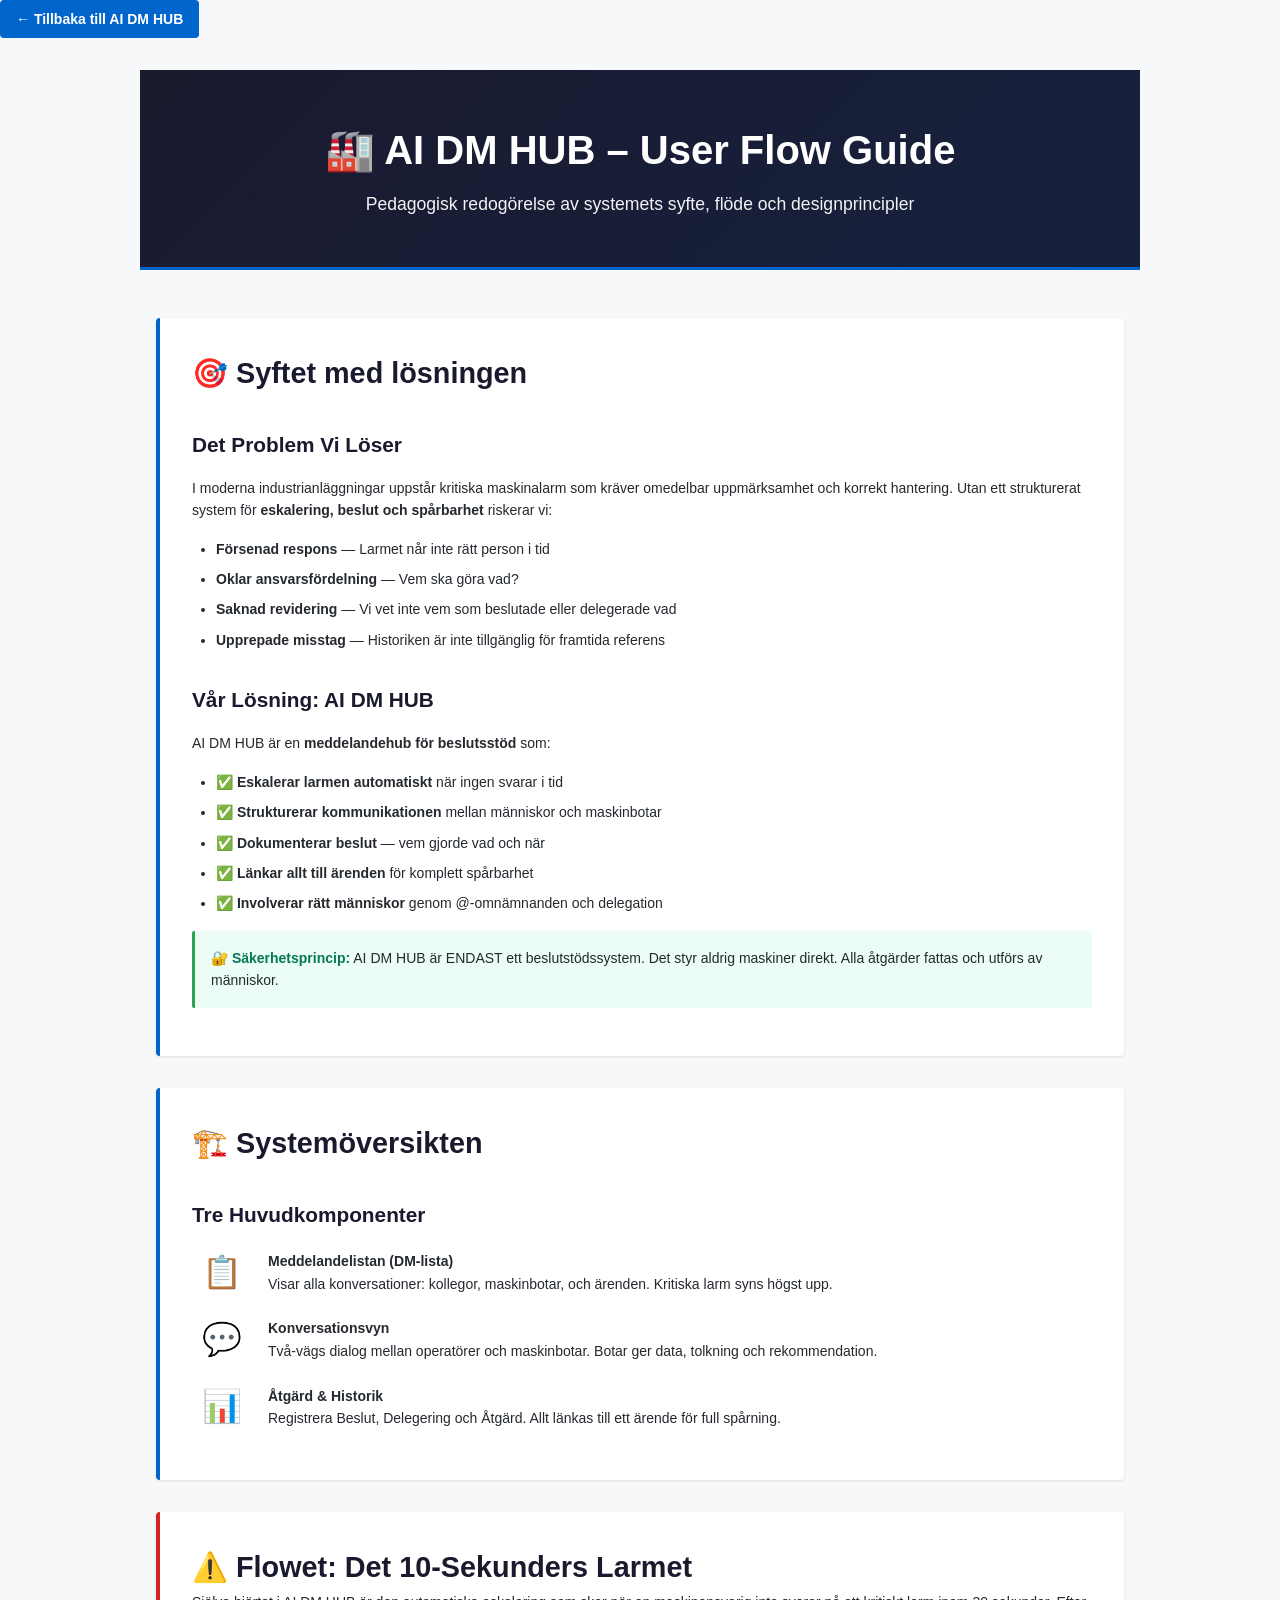
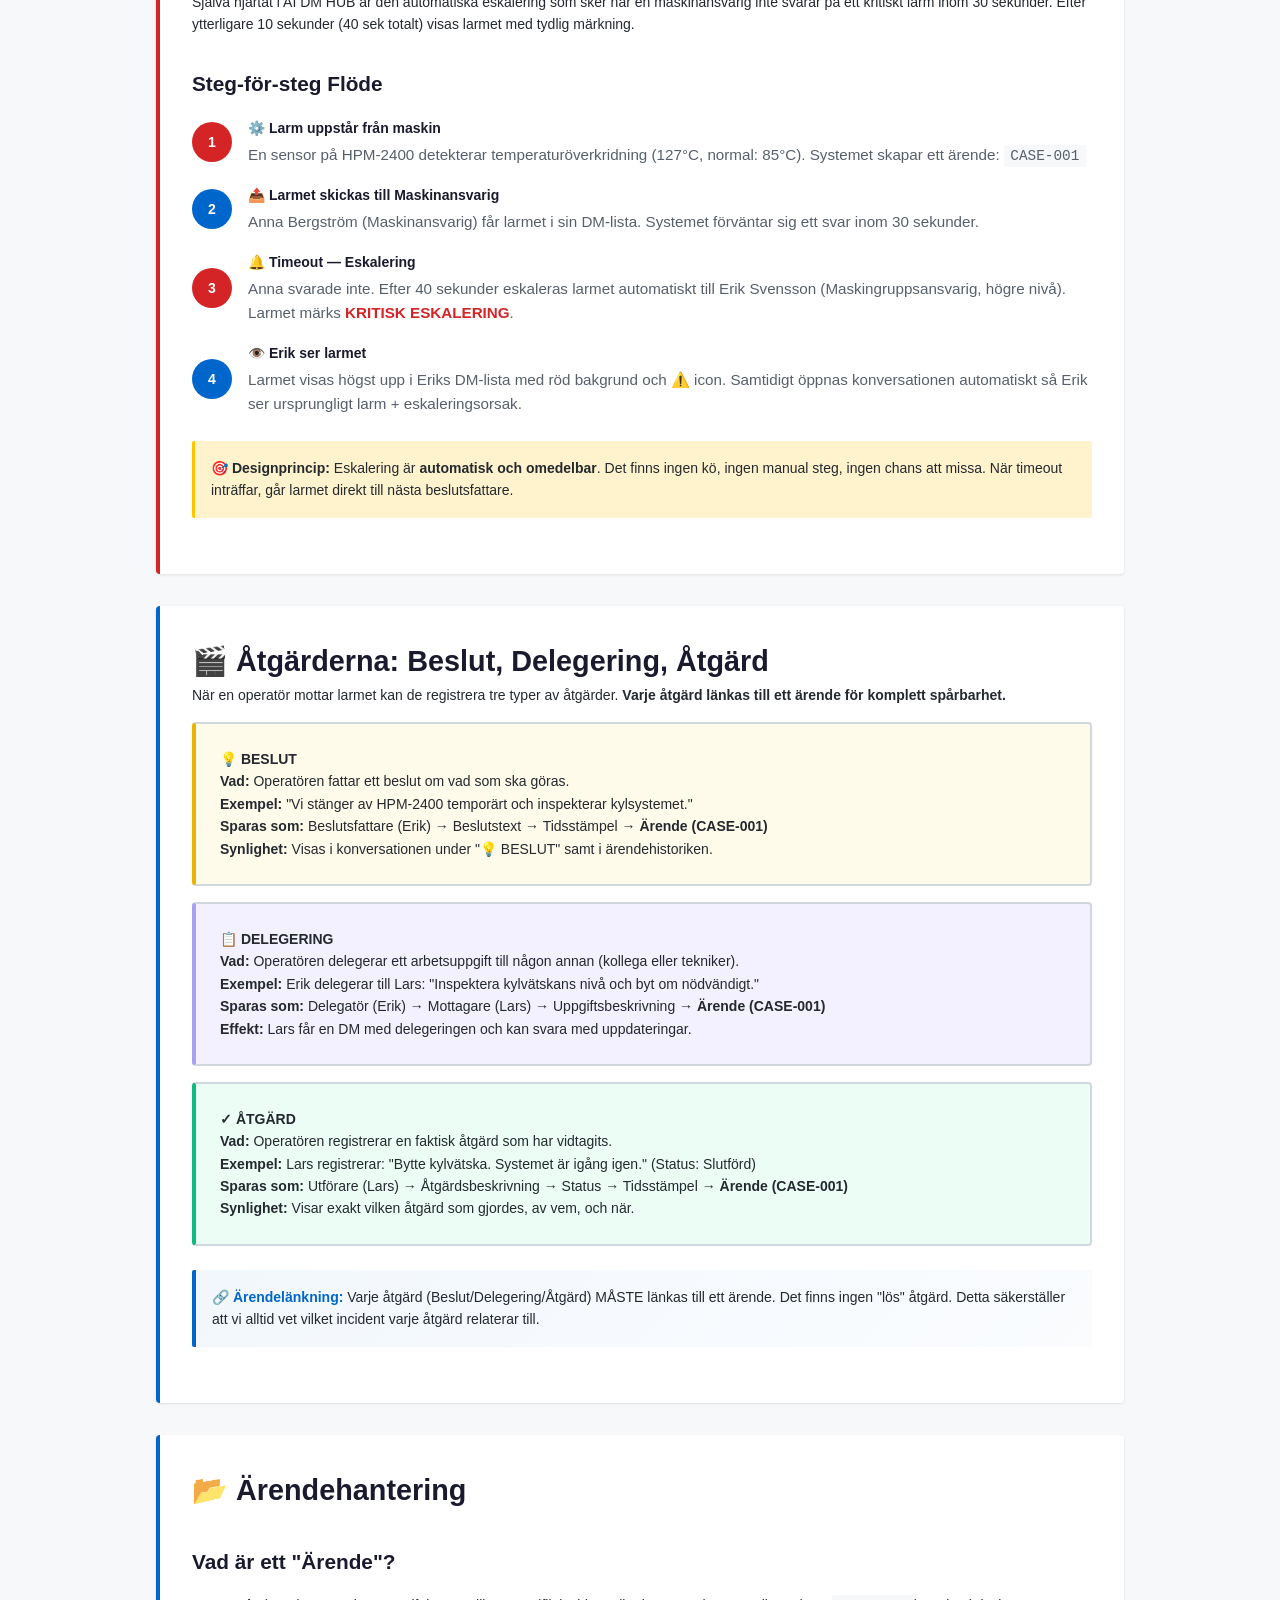
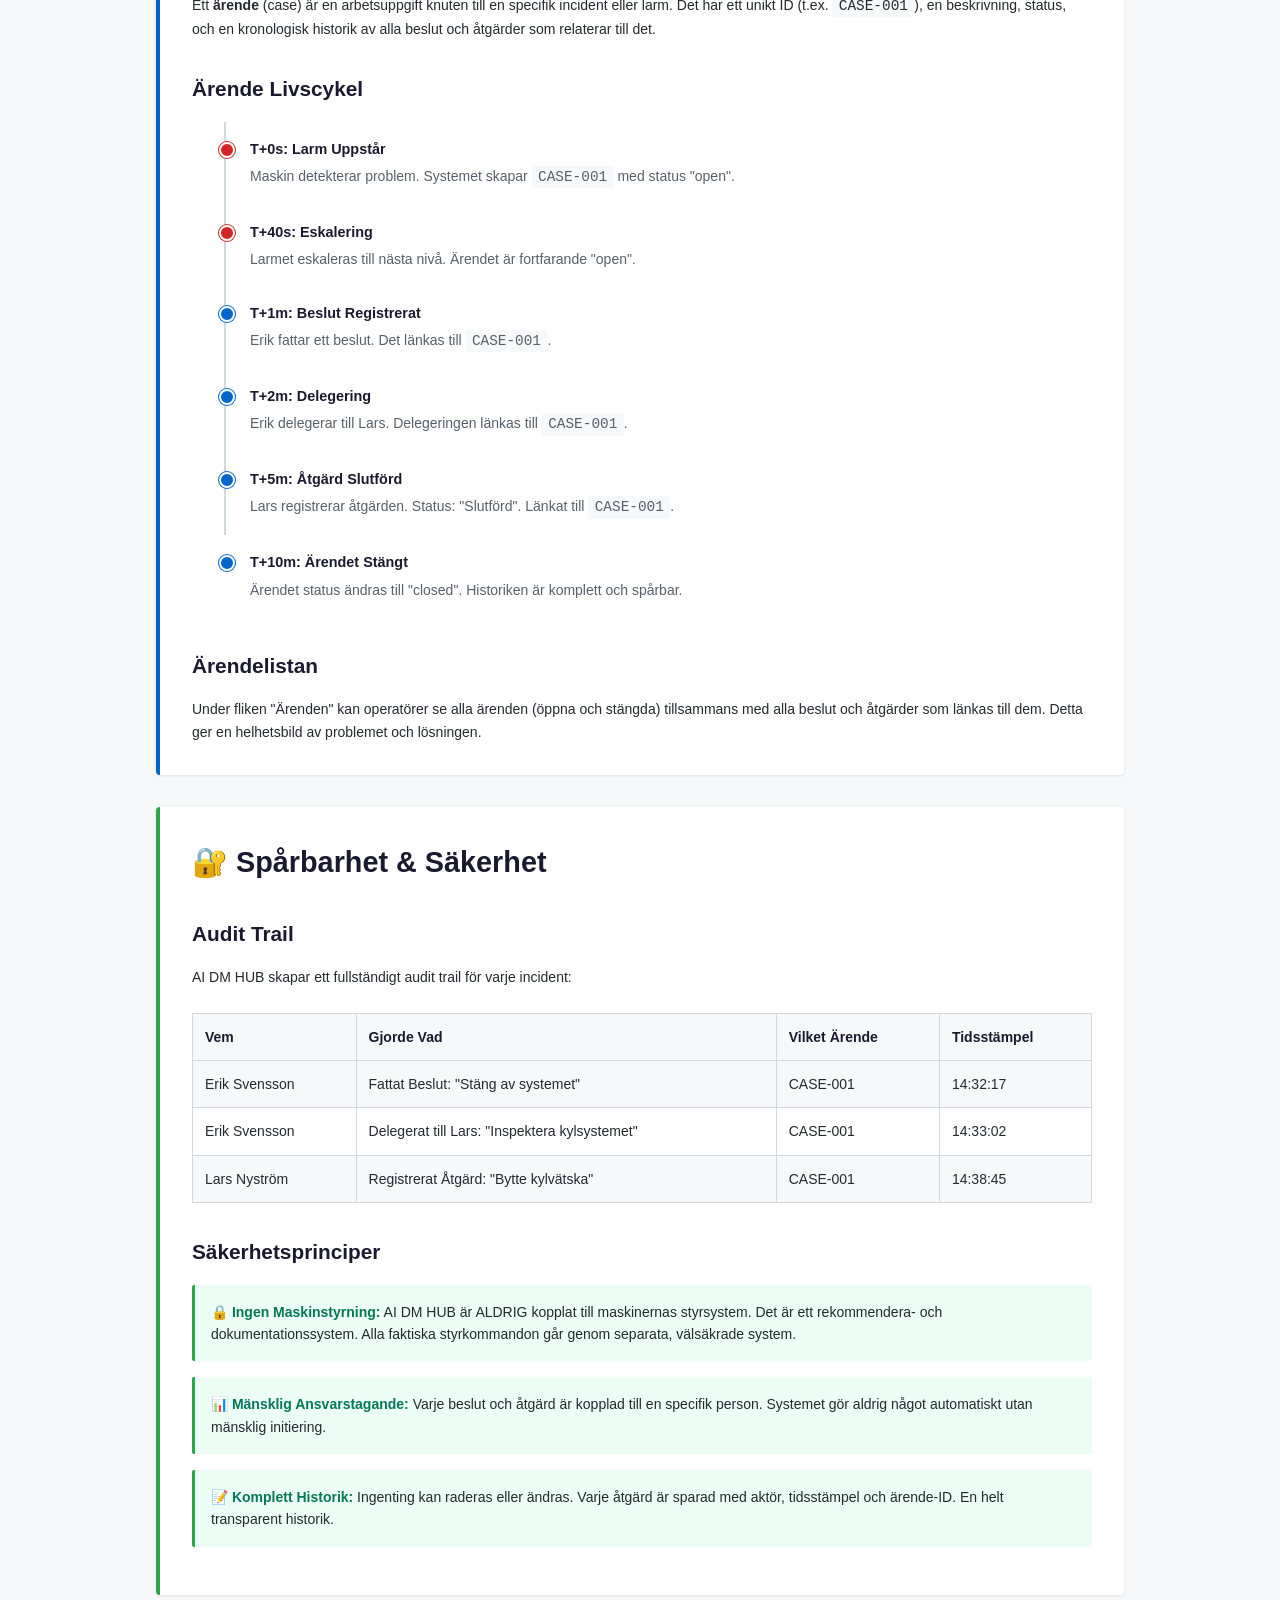
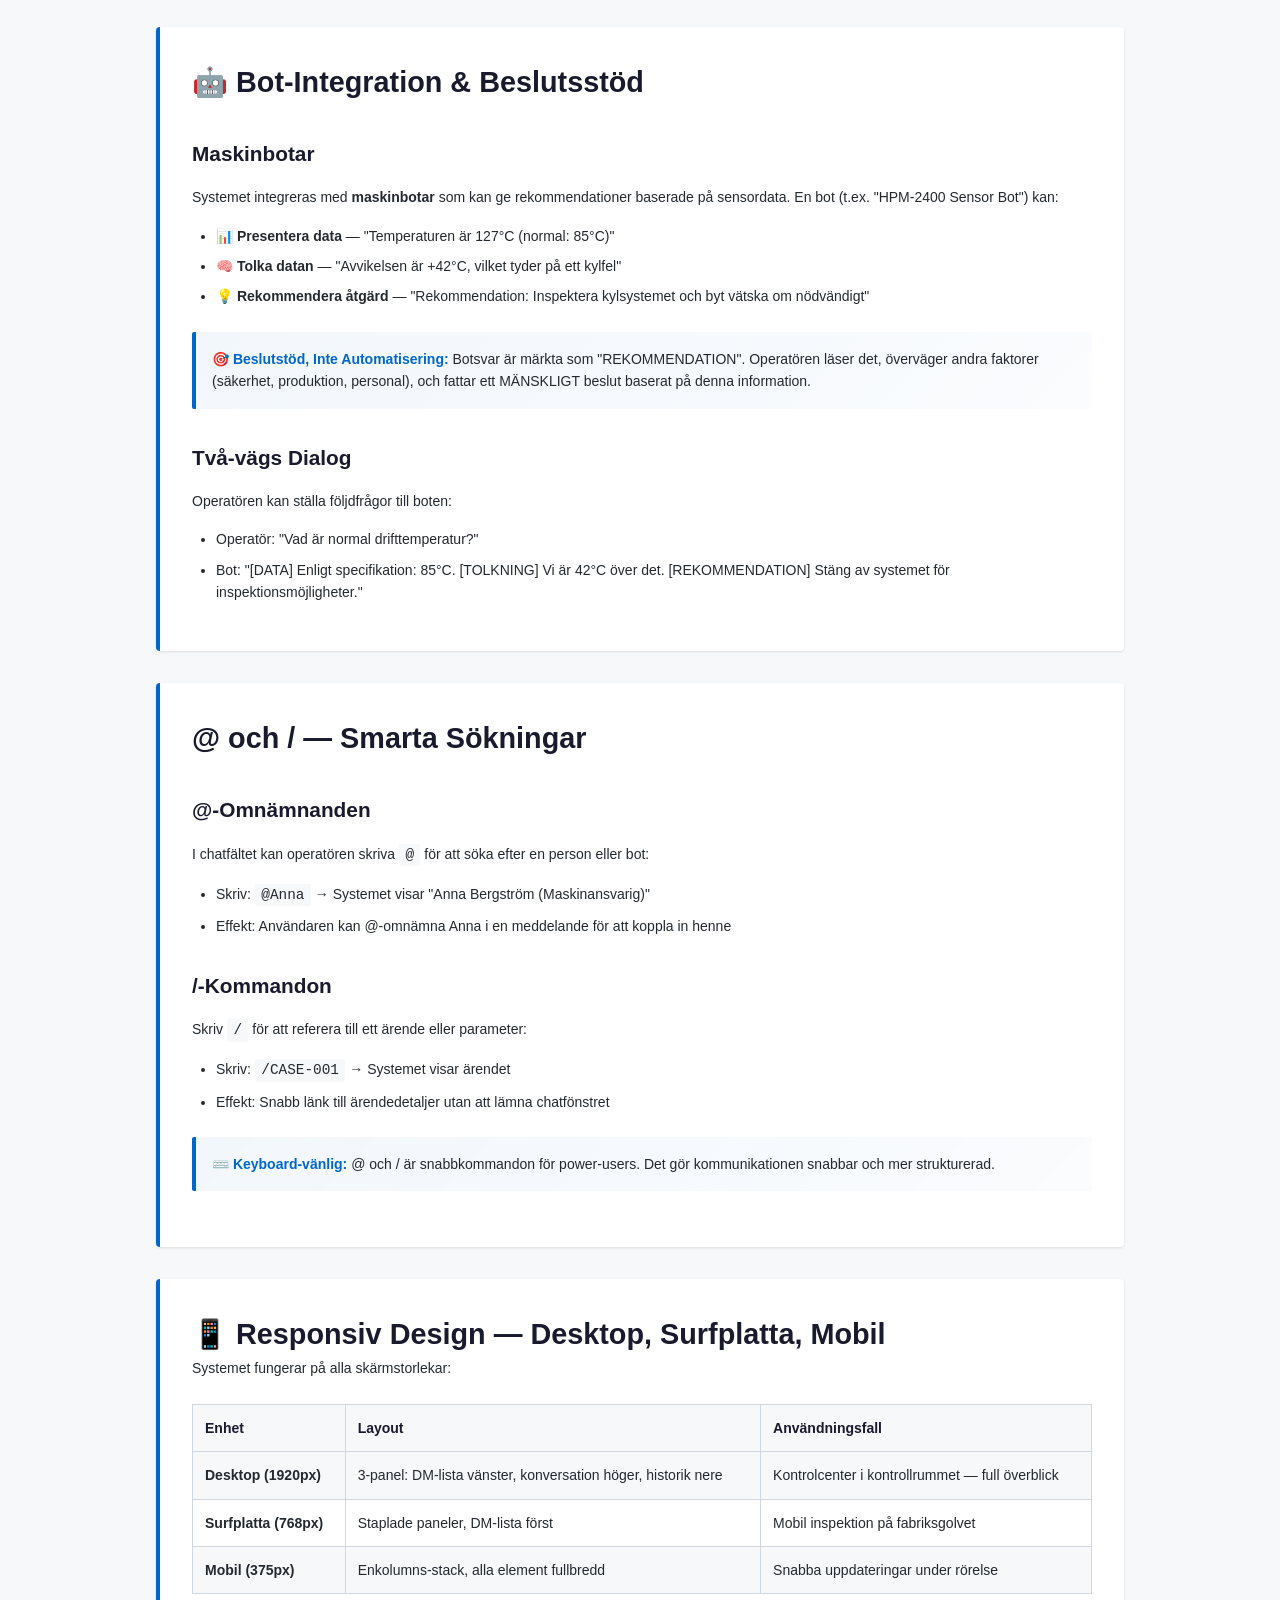
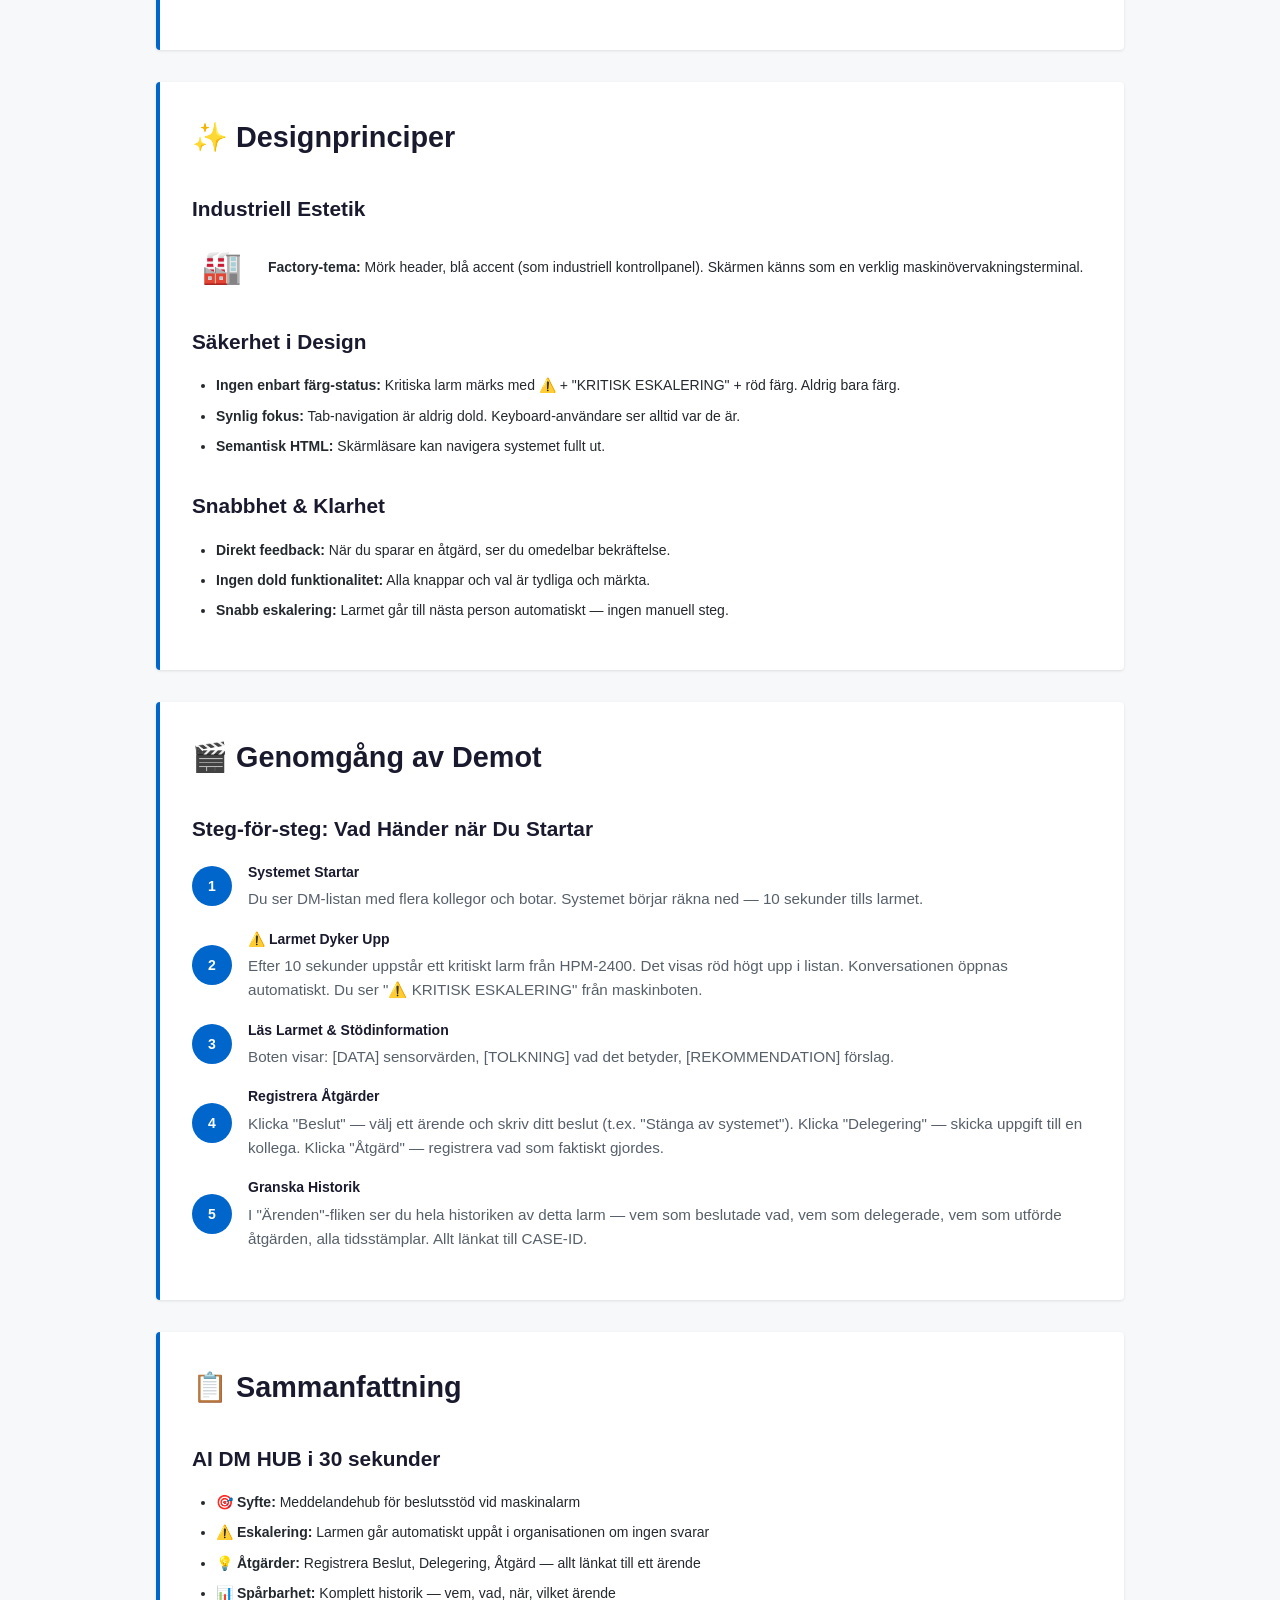
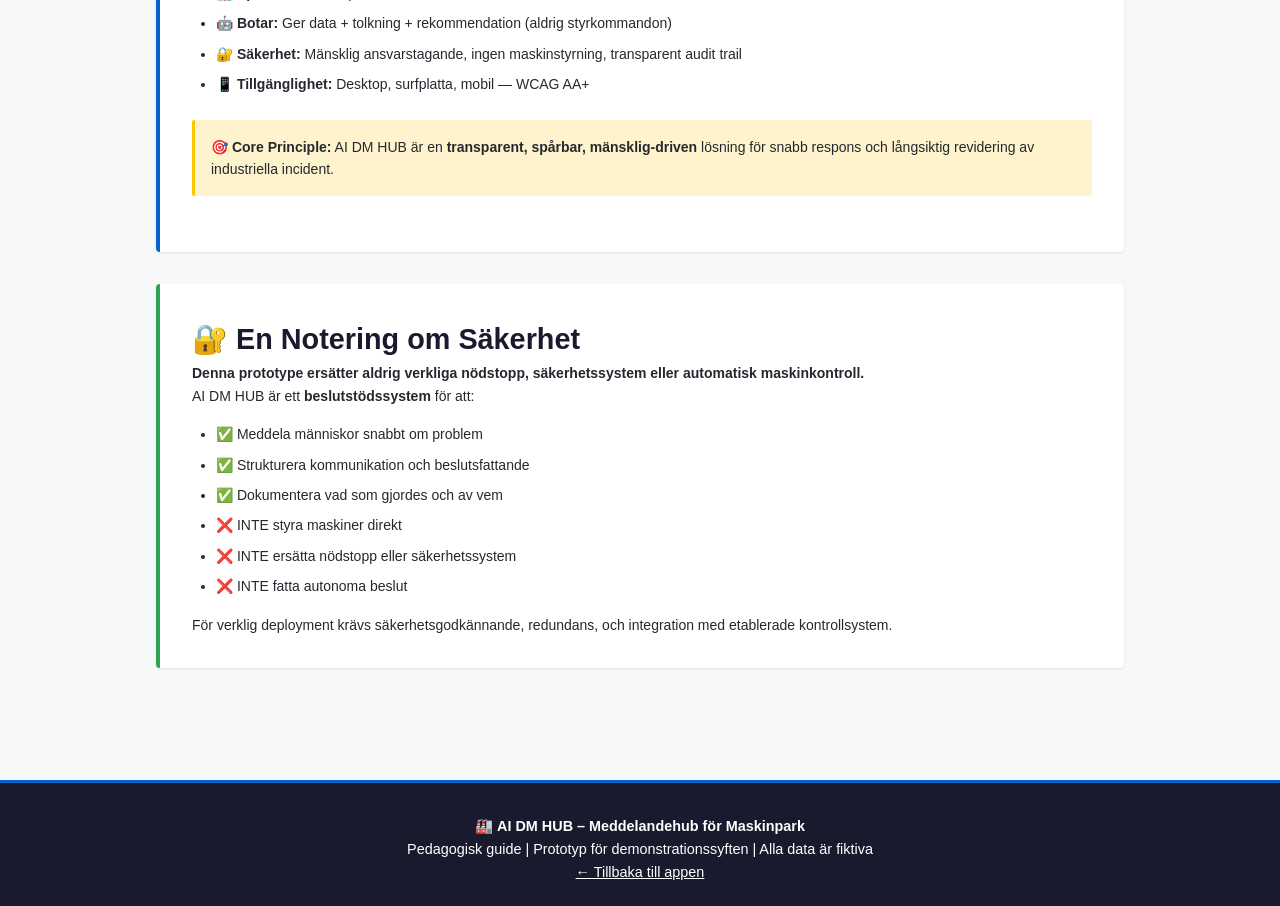
==== src/guide.html @ d503ea16 "Add comprehensive User Flow Guide - Pedagogical explanation of system purpose and design - Detailed " ====
<!DOCTYPE html>
<html lang="sv">
<head>
    <meta charset="UTF-8">
    <meta name="viewport" content="width=device-width, initial-scale=1.0">
    <title>AI DM HUB – User Flow Guide</title>
    <link rel="stylesheet" href="styles.css">
    <style>
        body {
            background-color: #f6f8fa;
            font-family: var(--font-family);
            line-height: 1.6;
            color: var(--color-text);
        }

        .guide-container {
            max-width: 1000px;
            margin: 0 auto;
            padding: 2rem 1rem;
        }

        header.guide-header {
            background: linear-gradient(135deg, #1a1a2e 0%, #16213e 100%);
            color: white;
            padding: 3rem 1rem;
            text-align: center;
            margin: -2rem -1rem 3rem -1rem;
            border-bottom: 3px solid var(--color-primary);
        }

        header.guide-header h1 {
            font-size: 2.5rem;
            margin: 0 0 0.5rem 0;
            font-weight: 700;
        }

        header.guide-header p {
            font-size: 1.1rem;
            margin: 0;
            opacity: 0.95;
            max-width: 600px;
            margin-left: auto;
            margin-right: auto;
        }

        .back-link {
            display: inline-block;
            margin-bottom: 2rem;
            padding: 0.5rem 1rem;
            background-color: var(--color-primary);
            color: white;
            border-radius: 4px;
            text-decoration: none;
            font-weight: 600;
            transition: background-color 0.2s ease;
        }

        .back-link:hover {
            background-color: #0052a3;
        }

        section {
            background: white;
            padding: 2rem;
            margin-bottom: 2rem;
            border-radius: 4px;
            border-left: 4px solid var(--color-primary);
            box-shadow: 0 1px 3px rgba(0,0,0,0.1);
        }

        section.critical {
            border-left-color: var(--color-critical);
        }

        section.success {
            border-left-color: var(--color-success);
        }

        h2 {
            font-size: 1.8rem;
            margin-top: 0;
            color: #1a1a2e;
            display: flex;
            align-items: center;
            gap: 0.5rem;
        }

        h3 {
            font-size: 1.3rem;
            color: #1a1a2e;
            margin-top: 2rem;
            margin-bottom: 1rem;
        }

        h3:first-child {
            margin-top: 0;
        }

        .flow-diagram {
            background: #f6f8fa;
            border: 1px solid var(--color-border);
            border-radius: 4px;
            padding: 1.5rem;
            margin: 1.5rem 0;
            font-family: monospace;
            font-size: 0.9rem;
            overflow-x: auto;
        }

        .flow-step {
            display: flex;
            align-items: center;
            margin: 1rem 0;
            gap: 1rem;
        }

        .flow-step-number {
            background: var(--color-primary);
            color: white;
            width: 40px;
            height: 40px;
            border-radius: 50%;
            display: flex;
            align-items: center;
            justify-content: center;
            font-weight: 700;
            flex-shrink: 0;
        }

        .flow-step.critical .flow-step-number {
            background: var(--color-critical);
        }

        .flow-step.success .flow-step-number {
            background: var(--color-success);
        }

        .flow-step-content {
            flex: 1;
        }

        .flow-step-title {
            font-weight: 600;
            color: #1a1a2e;
            margin-bottom: 0.25rem;
        }

        .flow-step-description {
            color: var(--color-text-secondary);
            font-size: 0.95rem;
        }

        .highlight {
            background-color: #fff3cd;
            padding: 1rem;
            border-left: 3px solid #ffc600;
            border-radius: 2px;
            margin: 1.5rem 0;
        }

        .principle {
            background: #ecfdf5;
            border-left: 3px solid var(--color-success);
            padding: 1rem;
            margin: 1rem 0;
            border-radius: 2px;
        }

        .principle strong {
            color: #047857;
        }

        ul, ol {
            margin: 1rem 0;
            padding-left: 1.5rem;
        }

        li {
            margin-bottom: 0.5rem;
        }

        .comparison-table {
            width: 100%;
            border-collapse: collapse;
            margin: 1.5rem 0;
        }

        .comparison-table th,
        .comparison-table td {
            border: 1px solid var(--color-border);
            padding: 0.75rem;
            text-align: left;
        }

        .comparison-table th {
            background-color: #f6f8fa;
            font-weight: 600;
            color: #1a1a2e;
        }

        .comparison-table tr:nth-child(even) {
            background-color: #f6f8fa;
        }

        .key-concept {
            background: linear-gradient(135deg, rgba(0,102,204,0.05) 0%, rgba(0,102,204,0.02) 100%);
            border-left: 4px solid var(--color-primary);
            padding: 1rem;
            margin: 1.5rem 0;
            border-radius: 2px;
        }

        .key-concept strong {
            color: var(--color-primary);
        }

        .action-box {
            background: white;
            border: 2px solid var(--color-border);
            border-radius: 4px;
            padding: 1.5rem;
            margin: 1rem 0;
        }

        .action-box.decision {
            border-left: 4px solid #eab308;
            background: #fffbeb;
        }

        .action-box.delegation {
            border-left: 4px solid #a8a1f0;
            background: #f3f0ff;
        }

        .action-box.action {
            border-left: 4px solid #10b981;
            background: #ecfdf5;
        }

        .action-box h4 {
            margin-top: 0;
        }

        code {
            background: #f6f8fa;
            padding: 0.2rem 0.4rem;
            border-radius: 2px;
            font-family: monospace;
            font-size: 0.9rem;
        }

        .timeline {
            position: relative;
            padding-left: 2rem;
        }

        .timeline-item {
            position: relative;
            padding: 1rem 0;
            border-left: 2px solid var(--color-border);
            padding-left: 1.5rem;
        }

        .timeline-item:last-child {
            border-left: 2px solid transparent;
        }

        .timeline-item::before {
            content: '';
            position: absolute;
            left: -7px;
            top: 1.25rem;
            width: 12px;
            height: 12px;
            border-radius: 50%;
            background: var(--color-primary);
            border: 2px solid white;
            box-shadow: 0 0 0 1px var(--color-primary);
        }

        .timeline-item.critical::before {
            background: var(--color-critical);
            box-shadow: 0 0 0 1px var(--color-critical);
        }

        .timeline-time {
            font-weight: 600;
            color: #1a1a2e;
            font-size: 0.9rem;
        }

        .timeline-description {
            color: var(--color-text-secondary);
            margin-top: 0.25rem;
        }

        .icon-row {
            display: flex;
            align-items: center;
            gap: 1rem;
            margin: 1rem 0;
        }

        .icon-row .icon {
            font-size: 2rem;
            width: 60px;
            text-align: center;
        }

        .icon-row .text {
            flex: 1;
        }

        footer {
            background: #1a1a2e;
            color: white;
            text-align: center;
            padding: 2rem 1rem;
            margin: 3rem -1rem -2rem -1rem;
            font-size: 0.9rem;
            border-top: 3px solid var(--color-primary);
        }

        @media (max-width: 768px) {
            header.guide-header {
                padding: 2rem 1rem;
            }

            header.guide-header h1 {
                font-size: 1.8rem;
            }

            section {
                padding: 1.5rem;
            }

            h2 {
                font-size: 1.4rem;
            }

            .comparison-table {
                font-size: 0.85rem;
            }

            .comparison-table th,
            .comparison-table td {
                padding: 0.5rem;
            }
        }
    </style>
</head>
<body>
    <a href="index.html" class="back-link">← Tillbaka till AI DM HUB</a>

    <div class="guide-container">
        <header class="guide-header">
            <h1>🏭 AI DM HUB – User Flow Guide</h1>
            <p>Pedagogisk redogörelse av systemets syfte, flöde och designprincipler</p>
        </header>

        <!-- SYFTE OCH PROBLEM -->
        <section>
            <h2>🎯 Syftet med lösningen</h2>
            <h3>Det Problem Vi Löser</h3>
            <p>
                I moderna industrianläggningar uppstår kritiska maskinalarm som kräver omedelbar uppmärksamhet och korrekt hantering.
                Utan ett strukturerat system för <strong>eskalering, beslut och spårbarhet</strong> riskerar vi:
            </p>
            <ul>
                <li><strong>Försenad respons</strong> — Larmet når inte rätt person i tid</li>
                <li><strong>Oklar ansvarsfördelning</strong> — Vem ska göra vad?</li>
                <li><strong>Saknad revidering</strong> — Vi vet inte vem som beslutade eller delegerade vad</li>
                <li><strong>Upprepade misstag</strong> — Historiken är inte tillgänglig för framtida referens</li>
            </ul>

            <h3>Vår Lösning: AI DM HUB</h3>
            <p>
                AI DM HUB är en <strong>meddelandehub för beslutsstöd</strong> som:
            </p>
            <ul>
                <li>✅ <strong>Eskalerar larmen automatiskt</strong> när ingen svarar i tid</li>
                <li>✅ <strong>Strukturerar kommunikationen</strong> mellan människor och maskinbotar</li>
                <li>✅ <strong>Dokumenterar beslut</strong> — vem gjorde vad och när</li>
                <li>✅ <strong>Länkar allt till ärenden</strong> för komplett spårbarhet</li>
                <li>✅ <strong>Involverar rätt människor</strong> genom @-omnämnanden och delegation</li>
            </ul>

            <div class="principle">
                <strong>🔐 Säkerhetsprincip:</strong> AI DM HUB är ENDAST ett beslutstödssystem. Det styr aldrig maskiner direkt. Alla åtgärder fattas och utförs av människor.
            </div>
        </section>

        <!-- SYSTEMÖVERSIKT -->
        <section>
            <h2>🏗️ Systemöversikten</h2>
            <h3>Tre Huvudkomponenter</h3>

            <div class="icon-row">
                <div class="icon">📋</div>
                <div class="text">
                    <strong>Meddelandelistan (DM-lista)</strong><br>
                    Visar alla konversationer: kollegor, maskinbotar, och ärenden. Kritiska larm syns högst upp.
                </div>
            </div>

            <div class="icon-row">
                <div class="icon">💬</div>
                <div class="text">
                    <strong>Konversationsvyn</strong><br>
                    Två-vägs dialog mellan operatörer och maskinbotar. Botar ger data, tolkning och rekommendation.
                </div>
            </div>

            <div class="icon-row">
                <div class="icon">📊</div>
                <div class="text">
                    <strong>Åtgärd & Historik</strong><br>
                    Registrera Beslut, Delegering och Åtgärd. Allt länkas till ett ärende för full spårning.
                </div>
            </div>
        </section>

        <!-- FLOWET: 10-SEKUNDERS LARMET -->
        <section class="critical">
            <h2>⚠️ Flowet: Det 10-Sekunders Larmet</h2>
            <p>
                Själva hjärtat i AI DM HUB är den automatiska eskalering som sker när en maskinansvarig inte svarar på ett kritiskt larm inom 30 sekunder.
                Efter ytterligare 10 sekunder (40 sek totalt) visas larmet med tydlig märkning.
            </p>

            <h3>Steg-för-steg Flöde</h3>

            <div class="flow-step critical">
                <div class="flow-step-number">1</div>
                <div class="flow-step-content">
                    <div class="flow-step-title">⚙️ Larm uppstår från maskin</div>
                    <div class="flow-step-description">
                        En sensor på HPM-2400 detekterar temperaturöverkridning (127°C, normal: 85°C).
                        Systemet skapar ett ärende: <code>CASE-001</code>
                    </div>
                </div>
            </div>

            <div class="flow-step">
                <div class="flow-step-number">2</div>
                <div class="flow-step-content">
                    <div class="flow-step-title">📤 Larmet skickas till Maskinansvarig</div>
                    <div class="flow-step-description">
                        Anna Bergström (Maskinansvarig) får larmet i sin DM-lista.
                        Systemet förväntar sig ett svar inom 30 sekunder.
                    </div>
                </div>
            </div>

            <div class="flow-step critical">
                <div class="flow-step-number">3</div>
                <div class="flow-step-content">
                    <div class="flow-step-title">🔔 Timeout — Eskalering</div>
                    <div class="flow-step-description">
                        Anna svarade inte. Efter 40 sekunder eskaleras larmet automatiskt till Erik Svensson
                        (Maskingruppsansvarig, högre nivå). Larmet märks <strong style="color: #d42426;">KRITISK ESKALERING</strong>.
                    </div>
                </div>
            </div>

            <div class="flow-step">
                <div class="flow-step-number">4</div>
                <div class="flow-step-content">
                    <div class="flow-step-title">👁️ Erik ser larmet</div>
                    <div class="flow-step-description">
                        Larmet visas högst upp i Eriks DM-lista med röd bakgrund och ⚠️ icon.
                        Samtidigt öppnas konversationen automatiskt så Erik ser ursprungligt larm + eskaleringsorsak.
                    </div>
                </div>
            </div>

            <div class="highlight">
                <strong>🎯 Designprincip:</strong> Eskalering är <strong>automatisk och omedelbar</strong>.
                Det finns ingen kö, ingen manual steg, ingen chans att missa. När timeout inträffar, går larmet
                direkt till nästa beslutsfattare.
            </div>
        </section>

        <!-- ÅTGÄRDERNA: BESLUT, DELEGERING, ÅTGÄRD -->
        <section>
            <h2>🎬 Åtgärderna: Beslut, Delegering, Åtgärd</h2>
            <p>
                När en operatör mottar larmet kan de registrera tre typer av åtgärder.
                <strong>Varje åtgärd länkas till ett ärende för komplett spårbarhet.</strong>
            </p>

            <div class="action-box decision">
                <h4>💡 BESLUT</h4>
                <p><strong>Vad:</strong> Operatören fattar ett beslut om vad som ska göras.</p>
                <p><strong>Exempel:</strong> "Vi stänger av HPM-2400 temporärt och inspekterar kylsystemet."</p>
                <p><strong>Sparas som:</strong> Beslutsfattare (Erik) → Beslutstext → Tidsstämpel → <strong>Ärende (CASE-001)</strong></p>
                <p><strong>Synlighet:</strong> Visas i konversationen under "💡 BESLUT" samt i ärendehistoriken.</p>
            </div>

            <div class="action-box delegation">
                <h4>📋 DELEGERING</h4>
                <p><strong>Vad:</strong> Operatören delegerar ett arbetsuppgift till någon annan (kollega eller tekniker).</p>
                <p><strong>Exempel:</strong> Erik delegerar till Lars: "Inspektera kylvätskans nivå och byt om nödvändigt."</p>
                <p><strong>Sparas som:</strong> Delegatör (Erik) → Mottagare (Lars) → Uppgiftsbeskrivning → <strong>Ärende (CASE-001)</strong></p>
                <p><strong>Effekt:</strong> Lars får en DM med delegeringen och kan svara med uppdateringar.</p>
            </div>

            <div class="action-box action">
                <h4>✓ ÅTGÄRD</h4>
                <p><strong>Vad:</strong> Operatören registrerar en faktisk åtgärd som har vidtagits.</p>
                <p><strong>Exempel:</strong> Lars registrerar: "Bytte kylvätska. Systemet är igång igen." (Status: Slutförd)</p>
                <p><strong>Sparas som:</strong> Utförare (Lars) → Åtgärdsbeskrivning → Status → Tidsstämpel → <strong>Ärende (CASE-001)</strong></p>
                <p><strong>Synlighet:</strong> Visar exakt vilken åtgärd som gjordes, av vem, och när.</p>
            </div>

            <div class="key-concept">
                <strong>🔗 Ärendelänkning:</strong> Varje åtgärd (Beslut/Delegering/Åtgärd) MÅSTE länkas till ett ärende.
                Det finns ingen "lös" åtgärd. Detta säkerställer att vi alltid vet vilket incident varje åtgärd relaterar till.
            </div>
        </section>

        <!-- ÄRENDEHANTERING -->
        <section>
            <h2>📂 Ärendehantering</h2>
            <h3>Vad är ett "Ärende"?</h3>
            <p>
                Ett <strong>ärende</strong> (case) är en arbetsuppgift knuten till en specifik incident eller larm.
                Det har ett unikt ID (t.ex. <code>CASE-001</code>), en beskrivning, status, och en kronologisk historik
                av alla beslut och åtgärder som relaterar till det.
            </p>

            <h3>Ärende Livscykel</h3>
            <div class="timeline">
                <div class="timeline-item critical">
                    <div class="timeline-time">T+0s: Larm Uppstår</div>
                    <div class="timeline-description">Maskin detekterar problem. Systemet skapar <code>CASE-001</code> med status "open".</div>
                </div>

                <div class="timeline-item critical">
                    <div class="timeline-time">T+40s: Eskalering</div>
                    <div class="timeline-description">Larmet eskaleras till nästa nivå. Ärendet är fortfarande "open".</div>
                </div>

                <div class="timeline-item">
                    <div class="timeline-time">T+1m: Beslut Registrerat</div>
                    <div class="timeline-description">Erik fattar ett beslut. Det länkas till <code>CASE-001</code>.</div>
                </div>

                <div class="timeline-item">
                    <div class="timeline-time">T+2m: Delegering</div>
                    <div class="timeline-description">Erik delegerar till Lars. Delegeringen länkas till <code>CASE-001</code>.</div>
                </div>

                <div class="timeline-item success">
                    <div class="timeline-time">T+5m: Åtgärd Slutförd</div>
                    <div class="timeline-description">Lars registrerar åtgärden. Status: "Slutförd". Länkat till <code>CASE-001</code>.</div>
                </div>

                <div class="timeline-item">
                    <div class="timeline-time">T+10m: Ärendet Stängt</div>
                    <div class="timeline-description">Ärendet status ändras till "closed". Historiken är komplett och spårbar.</div>
                </div>
            </div>

            <h3>Ärendelistan</h3>
            <p>
                Under fliken "Ärenden" kan operatörer se alla ärenden (öppna och stängda) tillsammans med
                alla beslut och åtgärder som länkas till dem. Detta ger en helhetsbild av problemet och lösningen.
            </p>
        </section>

        <!-- SPÅRBARHET OCH SÄKERHET -->
        <section class="success">
            <h2>🔐 Spårbarhet & Säkerhet</h2>
            <h3>Audit Trail</h3>
            <p>
                AI DM HUB skapar ett fullständigt audit trail för varje incident:
            </p>

            <table class="comparison-table">
                <tr>
                    <th>Vem</th>
                    <th>Gjorde Vad</th>
                    <th>Vilket Ärende</th>
                    <th>Tidsstämpel</th>
                </tr>
                <tr>
                    <td>Erik Svensson</td>
                    <td>Fattat Beslut: "Stäng av systemet"</td>
                    <td>CASE-001</td>
                    <td>14:32:17</td>
                </tr>
                <tr>
                    <td>Erik Svensson</td>
                    <td>Delegerat till Lars: "Inspektera kylsystemet"</td>
                    <td>CASE-001</td>
                    <td>14:33:02</td>
                </tr>
                <tr>
                    <td>Lars Nyström</td>
                    <td>Registrerat Åtgärd: "Bytte kylvätska"</td>
                    <td>CASE-001</td>
                    <td>14:38:45</td>
                </tr>
            </table>

            <h3>Säkerhetsprinciper</h3>
            <div class="principle">
                <strong>🔒 Ingen Maskinstyrning:</strong> AI DM HUB är ALDRIG kopplat till maskinernas styrsystem.
                Det är ett rekommendera- och dokumentationssystem. Alla faktiska styrkommandon går genom separata,
                välsäkrade system.
            </div>

            <div class="principle">
                <strong>📊 Mänsklig Ansvarstagande:</strong> Varje beslut och åtgärd är kopplad till en specifik person.
                Systemet gör aldrig något automatiskt utan mänsklig initiering.
            </div>

            <div class="principle">
                <strong>📝 Komplett Historik:</strong> Ingenting kan raderas eller ändras. Varje åtgärd är sparad med
                aktör, tidsstämpel och ärende-ID. En helt transparent historik.
            </div>
        </section>

        <!-- BOT-INTEGRATION -->
        <section>
            <h2>🤖 Bot-Integration & Beslutsstöd</h2>
            <h3>Maskinbotar</h3>
            <p>
                Systemet integreras med <strong>maskinbotar</strong> som kan ge rekommendationer baserade på
                sensordata. En bot (t.ex. "HPM-2400 Sensor Bot") kan:
            </p>
            <ul>
                <li>📊 <strong>Presentera data</strong> — "Temperaturen är 127°C (normal: 85°C)"</li>
                <li>🧠 <strong>Tolka datan</strong> — "Avvikelsen är +42°C, vilket tyder på ett kylfel"</li>
                <li>💡 <strong>Rekommendera åtgärd</strong> — "Rekommendation: Inspektera kylsystemet och byt vätska om nödvändigt"</li>
            </ul>

            <div class="key-concept">
                <strong>🎯 Beslutstöd, Inte Automatisering:</strong> Botsvar är märkta som "REKOMMENDATION".
                Operatören läser det, överväger andra faktorer (säkerhet, produktion, personal), och fattar ett
                MÄNSKLIGT beslut baserat på denna information.
            </div>

            <h3>Två-vägs Dialog</h3>
            <p>
                Operatören kan ställa följdfrågor till boten:
            </p>
            <ul>
                <li>Operatör: "Vad är normal drifttemperatur?"</li>
                <li>Bot: "[DATA] Enligt specifikation: 85°C. [TOLKNING] Vi är 42°C över det. [REKOMMENDATION] Stäng av systemet för inspektionsmöjligheter."</li>
            </ul>
        </section>

        <!-- @-OMNÄMNANDEN OCH / KOMMANDON -->
        <section>
            <h2>@ och / — Smarta Sökningar</h2>
            <h3>@-Omnämnanden</h3>
            <p>
                I chatfältet kan operatören skriva <code>@</code> för att söka efter en person eller bot:
            </p>
            <ul>
                <li>Skriv: <code>@Anna</code> → Systemet visar "Anna Bergström (Maskinansvarig)"</li>
                <li>Effekt: Användaren kan @-omnämna Anna i en meddelande för att koppla in henne</li>
            </ul>

            <h3>/-Kommandon</h3>
            <p>
                Skriv <code>/</code> för att referera till ett ärende eller parameter:
            </p>
            <ul>
                <li>Skriv: <code>/CASE-001</code> → Systemet visar ärendet</li>
                <li>Effekt: Snabb länk till ärendedetaljer utan att lämna chatfönstret</li>
            </ul>

            <div class="key-concept">
                <strong>⌨️ Keyboard-vänlig:</strong> @ och / är snabbkommandon för power-users.
                Det gör kommunikationen snabbar och mer strukturerad.
            </div>
        </section>

        <!-- RESPONSIVE DESIGN -->
        <section>
            <h2>📱 Responsiv Design — Desktop, Surfplatta, Mobil</h2>
            <p>
                Systemet fungerar på alla skärmstorlekar:
            </p>

            <table class="comparison-table">
                <tr>
                    <th>Enhet</th>
                    <th>Layout</th>
                    <th>Användningsfall</th>
                </tr>
                <tr>
                    <td><strong>Desktop (1920px)</strong></td>
                    <td>3-panel: DM-lista vänster, konversation höger, historik nere</td>
                    <td>Kontrolcenter i kontrollrummet — full överblick</td>
                </tr>
                <tr>
                    <td><strong>Surfplatta (768px)</strong></td>
                    <td>Staplade paneler, DM-lista först</td>
                    <td>Mobil inspektion på fabriksgolvet</td>
                </tr>
                <tr>
                    <td><strong>Mobil (375px)</strong></td>
                    <td>Enkolumns-stack, alla element fullbredd</td>
                    <td>Snabba uppdateringar under rörelse</td>
                </tr>
            </table>
        </section>

        <!-- DESIGNPRINCIPER -->
        <section>
            <h2>✨ Designprinciper</h2>
            <h3>Industriell Estetik</h3>
            <div class="icon-row">
                <div class="icon">🏭</div>
                <div class="text">
                    <strong>Factory-tema:</strong> Mörk header, blå accent (som industriell kontrollpanel).
                    Skärmen känns som en verklig maskinövervakningsterminal.
                </div>
            </div>

            <h3>Säkerhet i Design</h3>
            <ul>
                <li><strong>Ingen enbart färg-status:</strong> Kritiska larm märks med ⚠️ + "KRITISK ESKALERING" + röd färg. Aldrig bara färg.</li>
                <li><strong>Synlig fokus:</strong> Tab-navigation är aldrig dold. Keyboard-användare ser alltid var de är.</li>
                <li><strong>Semantisk HTML:</strong> Skärmläsare kan navigera systemet fullt ut.</li>
            </ul>

            <h3>Snabbhet & Klarhet</h3>
            <ul>
                <li><strong>Direkt feedback:</strong> När du sparar en åtgärd, ser du omedelbar bekräftelse.</li>
                <li><strong>Ingen dold funktionalitet:</strong> Alla knappar och val är tydliga och märkta.</li>
                <li><strong>Snabb eskalering:</strong> Larmet går till nästa person automatiskt — ingen manuell steg.</li>
            </ul>
        </section>

        <!-- GENOMGÅNG AV DEMO -->
        <section>
            <h2>🎬 Genomgång av Demot</h2>
            <h3>Steg-för-steg: Vad Händer när Du Startar</h3>

            <div class="flow-step">
                <div class="flow-step-number">1</div>
                <div class="flow-step-content">
                    <div class="flow-step-title">Systemet Startar</div>
                    <div class="flow-step-description">
                        Du ser DM-listan med flera kollegor och botar. Systemet börjar räkna ned — 10 sekunder tills larmet.
                    </div>
                </div>
            </div>

            <div class="flow-step">
                <div class="flow-step-number">2</div>
                <div class="flow-step-content">
                    <div class="flow-step-title">⚠️ Larmet Dyker Upp</div>
                    <div class="flow-step-description">
                        Efter 10 sekunder uppstår ett kritiskt larm från HPM-2400. Det visas röd högt upp i listan.
                        Konversationen öppnas automatiskt. Du ser "⚠️ KRITISK ESKALERING" från maskinboten.
                    </div>
                </div>
            </div>

            <div class="flow-step">
                <div class="flow-step-number">3</div>
                <div class="flow-step-content">
                    <div class="flow-step-title">Läs Larmet & Stödinformation</div>
                    <div class="flow-step-description">
                        Boten visar: [DATA] sensorvärden, [TOLKNING] vad det betyder, [REKOMMENDATION] förslag.
                    </div>
                </div>
            </div>

            <div class="flow-step">
                <div class="flow-step-number">4</div>
                <div class="flow-step-content">
                    <div class="flow-step-title">Registrera Åtgärder</div>
                    <div class="flow-step-description">
                        Klicka "Beslut" — välj ett ärende och skriv ditt beslut (t.ex. "Stänga av systemet").
                        Klicka "Delegering" — skicka uppgift till en kollega.
                        Klicka "Åtgärd" — registrera vad som faktiskt gjordes.
                    </div>
                </div>
            </div>

            <div class="flow-step">
                <div class="flow-step-number">5</div>
                <div class="flow-step-content">
                    <div class="flow-step-title">Granska Historik</div>
                    <div class="flow-step-description">
                        I "Ärenden"-fliken ser du hela historiken av detta larm — vem som beslutade vad, vem som delegerade,
                        vem som utförde åtgärden, alla tidsstämplar. Allt länkat till CASE-ID.
                    </div>
                </div>
            </div>
        </section>

        <!-- SAMMANFATTNING -->
        <section>
            <h2>📋 Sammanfattning</h2>
            <h3>AI DM HUB i 30 sekunder</h3>
            <ul>
                <li>🎯 <strong>Syfte:</strong> Meddelandehub för beslutsstöd vid maskinalarm</li>
                <li>⚠️ <strong>Eskalering:</strong> Larmen går automatiskt uppåt i organisationen om ingen svarar</li>
                <li>💡 <strong>Åtgärder:</strong> Registrera Beslut, Delegering, Åtgärd — allt länkat till ett ärende</li>
                <li>📊 <strong>Spårbarhet:</strong> Komplett historik — vem, vad, när, vilket ärende</li>
                <li>🤖 <strong>Botar:</strong> Ger data + tolkning + rekommendation (aldrig styrkommandon)</li>
                <li>🔐 <strong>Säkerhet:</strong> Mänsklig ansvarstagande, ingen maskinstyrning, transparent audit trail</li>
                <li>📱 <strong>Tillgänglighet:</strong> Desktop, surfplatta, mobil — WCAG AA+</li>
            </ul>

            <div class="highlight">
                <strong>🎯 Core Principle:</strong> AI DM HUB är en <strong>transparent, spårbar, mänsklig-driven</strong>
                lösning för snabb respons och långsiktig revidering av industriella incident.
            </div>
        </section>

        <!-- SÄKERHETSKOMPLETTERING -->
        <section class="success">
            <h2>🔐 En Notering om Säkerhet</h2>
            <p>
                <strong>Denna prototype ersätter aldrig verkliga nödstopp, säkerhetssystem eller automatisk maskinkontroll.</strong>
            </p>
            <p>
                AI DM HUB är ett <strong>beslutstödssystem</strong> för att:
            </p>
            <ul>
                <li>✅ Meddela människor snabbt om problem</li>
                <li>✅ Strukturera kommunikation och beslutsfattande</li>
                <li>✅ Dokumentera vad som gjordes och av vem</li>
                <li>❌ INTE styra maskiner direkt</li>
                <li>❌ INTE ersätta nödstopp eller säkerhetssystem</li>
                <li>❌ INTE fatta autonoma beslut</li>
            </ul>
            <p>
                För verklig deployment krävs säkerhetsgodkännande, redundans, och integration med etablerade kontrollsystem.
            </p>
        </section>

    </div>

    <footer>
        <p>🏭 <strong>AI DM HUB – Meddelandehub för Maskinpark</strong></p>
        <p>Pedagogisk guide | Prototyp för demonstrationssyften | Alla data är fiktiva</p>
        <p><a href="index.html" style="color: white; text-decoration: underline;">← Tillbaka till appen</a></p>
    </footer>
</body>
</html>
---- src/styles.css ----
/* AI DM HUB – Styles */

/* CSS Variables */
:root {
    --color-primary: #0066cc;
    --color-critical: #d42426;
    --color-success: #2da44e;
    --color-border: #d0d7de;
    --color-bg: #ffffff;
    --color-bg-secondary: #f6f8fa;
    --color-text: #24292f;
    --color-text-secondary: #57606a;
    --color-focus: #0066cc;

    --spacing-xs: 0.25rem;
    --spacing-sm: 0.5rem;
    --spacing-md: 1rem;
    --spacing-lg: 1.5rem;
    --spacing-xl: 2rem;

    --font-family: -apple-system, BlinkMacSystemFont, "Segoe UI", Roboto, "Helvetica Neue", Arial, sans-serif;
    --font-size-base: 14px;
    --font-size-lg: 16px;
    --line-height: 1.5;

    --border-radius: 4px;
    --transition: all 0.2s ease;
}

/* Reset */
* {
    margin: 0;
    padding: 0;
    box-sizing: border-box;
}

body {
    font-family: var(--font-family);
    font-size: var(--font-size-base);
    line-height: var(--line-height);
    color: var(--color-text);
    background-color: var(--color-bg);
}

/* App Layout */
.app {
    display: flex;
    flex-direction: column;
    height: 100vh;
    overflow: hidden;
}

/* Header – Industrial Control Panel Style */
.header {
    background: linear-gradient(135deg, #1a1a2e 0%, #16213e 100%);
    border-bottom: 3px solid var(--color-primary);
    padding: var(--spacing-md) var(--spacing-lg);
    display: flex;
    justify-content: space-between;
    align-items: center;
    gap: var(--spacing-lg);
    box-shadow: 0 2px 8px rgba(0, 0, 0, 0.2);
}

/* Branding Section */
.header-branding {
    display: flex;
    align-items: center;
    gap: var(--spacing-md);
    flex: 0 0 auto;
}

.logo {
    font-size: 32px;
    display: flex;
    align-items: center;
    justify-content: center;
    width: 50px;
    height: 50px;
    background-color: var(--color-primary);
    border-radius: 8px;
    box-shadow: 0 2px 4px rgba(0, 0, 0, 0.3);
}

.header-text {
    color: white;
}

.header h1 {
    font-size: 22px;
    font-weight: 700;
    margin: 0;
    color: white;
}

.header .subtitle {
    font-size: 11px;
    color: #a0a0b0;
    margin: 2px 0 0 0;
}

/* Status Section */
.header-status {
    display: flex;
    align-items: center;
    gap: var(--spacing-sm);
    padding: var(--spacing-sm) var(--spacing-md);
    background-color: rgba(255, 255, 255, 0.05);
    border-radius: var(--border-radius);
    flex: 0 0 auto;
}

.status-indicator {
    width: 10px;
    height: 10px;
    border-radius: 50%;
    animation: pulse 2s infinite;
}

.status-indicator.online {
    background-color: #2da44e;
    box-shadow: 0 0 4px rgba(45, 164, 78, 0.6);
}

.status-indicator.offline {
    background-color: #d42426;
}

.status-indicator.warning {
    background-color: #ffc600;
    animation: pulse-warning 1s infinite;
}

.status-text {
    font-size: 12px;
    color: #a0a0b0;
}

@keyframes pulse {
    0%, 100% { opacity: 1; }
    50% { opacity: 0.6; }
}

@keyframes pulse-warning {
    0%, 100% { opacity: 1; }
    50% { opacity: 0.7; }
}

/* Controls Section */
.header-controls {
    display: flex;
    gap: var(--spacing-sm);
    flex: 0 0 auto;
}

.control-btn {
    padding: var(--spacing-sm) var(--spacing-md);
    background-color: rgba(255, 255, 255, 0.1);
    color: white;
    border: 1px solid rgba(255, 255, 255, 0.2);
    border-radius: var(--border-radius);
    cursor: pointer;
    font-size: var(--font-size-base);
    font-weight: 500;
    transition: var(--transition);
    white-space: nowrap;
}

.control-btn:hover {
    background-color: rgba(255, 255, 255, 0.15);
    border-color: rgba(255, 255, 255, 0.4);
    box-shadow: 0 2px 6px rgba(0, 0, 0, 0.3);
}

.control-btn:active {
    background-color: rgba(255, 255, 255, 0.2);
}

.control-btn:focus {
    outline: 2px solid var(--color-primary);
    outline-offset: 2px;
}

.control-btn.reset-btn {
    background-color: rgba(212, 36, 38, 0.15);
    border-color: rgba(212, 36, 38, 0.4);
    color: #ff9999;
}

.control-btn.reset-btn:hover {
    background-color: rgba(212, 36, 38, 0.25);
    border-color: var(--color-critical);
    box-shadow: 0 2px 6px rgba(212, 36, 38, 0.3);
}

/* Main Layout */
.layout {
    display: flex;
    flex: 1;
    overflow: hidden;
}

/* DM List Panel */
.dm-list-panel {
    width: 25%;
    min-width: 250px;
    border-right: 1px solid var(--color-border);
    display: flex;
    flex-direction: column;
    background-color: var(--color-bg);
}

.dm-list-header {
    padding: var(--spacing-md) var(--spacing-lg);
    border-bottom: 1px solid var(--color-border);
}

.dm-list-header h2 {
    font-size: 14px;
    font-weight: 600;
}

.dm-list {
    flex: 1;
    overflow-y: auto;
    list-style: none;
}

.dm-item {
    padding: var(--spacing-md) var(--spacing-lg);
    border-bottom: 1px solid var(--color-border);
    cursor: pointer;
    transition: var(--transition);
    display: flex;
    align-items: center;
    gap: var(--spacing-md);
}

.dm-item:hover {
    background-color: var(--color-bg-secondary);
}

.dm-item.active {
    background-color: var(--color-primary);
    color: white;
}

.dm-item.alarm {
    background-color: var(--color-critical);
    color: white;
    border-left: 4px solid #a01a1e;
}

.dm-item:focus {
    outline: 2px solid var(--color-focus);
    outline-offset: -2px;
}

.dm-item-icon-wrapper {
    position: relative;
    display: flex;
    align-items: center;
    justify-content: center;
    min-width: 32px;
    height: 32px;
}

.dm-item-icon {
    font-size: 20px;
    min-width: 24px;
}

.dm-item-icon-wrapper .dm-item-badge {
    position: absolute;
    top: -8px;
    left: -8px;
    min-width: 20px;
    height: 20px;
    font-size: 10px;
}

.dm-item-content {
    flex: 1;
}

.dm-item-name {
    font-weight: 600;
    font-size: var(--font-size-base);
    margin-bottom: var(--spacing-xs);
}

.dm-item-preview {
    font-size: 12px;
    opacity: 0.8;
    white-space: nowrap;
    overflow: hidden;
    text-overflow: ellipsis;
}

.dm-item-meta {
    font-size: 11px;
    opacity: 0.7;
    margin-top: var(--spacing-xs);
}

.dm-item-badge {
    display: inline-flex;
    align-items: center;
    justify-content: center;
    min-width: 24px;
    height: 24px;
    background-color: var(--color-primary);
    color: white;
    border-radius: 50%;
    text-align: center;
    font-size: 12px;
    font-weight: 700;
    flex-shrink: 0;
}

.dm-item.alarm .dm-item-badge {
    background-color: var(--color-critical);
}

/* Case Details - Corporate Style */
.case-header {
    padding: 1.5rem;
    background: linear-gradient(135deg, #1a3a52 0%, #2d5a7b 100%);
    color: white;
    border-radius: 4px;
    margin-bottom: 1.5rem;
}

.case-header-title {
    display: flex;
    gap: 1rem;
    align-items: center;
    margin-bottom: 0.5rem;
}

.case-id {
    font-weight: 700;
    font-size: 16px;
    padding: 0.25rem 0.75rem;
    background: rgba(255, 255, 255, 0.2);
    border-radius: 3px;
}

.case-status {
    font-weight: 600;
    padding: 0.25rem 0.75rem;
    border-radius: 3px;
    background: rgba(212, 36, 38, 0.2);
}

.case-status.resolved {
    background: rgba(45, 164, 78, 0.2);
}

.case-priority {
    font-weight: 600;
    padding: 0.25rem 0.75rem;
    border-radius: 3px;
    font-size: 12px;
}

.priority-critical {
    background: rgba(212, 36, 38, 0.3);
}

.priority-normal {
    background: rgba(0, 102, 204, 0.3);
}

.case-header h2 {
    margin: 0;
    font-size: 18px;
    font-weight: 600;
}

.case-info-table {
    width: 100%;
    border-collapse: collapse;
    margin-bottom: 2rem;
    background: white;
    border: 1px solid var(--color-border);
    border-radius: 4px;
    overflow: hidden;
}

.case-info-table tr {
    border-bottom: 1px solid var(--color-border);
}

.case-info-table tr:last-child {
    border-bottom: none;
}

.case-info-table td {
    padding: 0.75rem 1rem;
    font-size: 13px;
}

.case-info-table td.label {
    font-weight: 600;
    color: var(--color-text-secondary);
    width: 15%;
    background-color: var(--color-bg-secondary);
}

.case-timeline {
    margin-top: 2rem;
}

.timeline-event {
    display: flex;
    margin-bottom: 1.5rem;
    position: relative;
}

.timeline-dot {
    display: flex;
    align-items: center;
    justify-content: center;
    width: 40px;
    height: 40px;
    background: white;
    border: 2px solid var(--color-border);
    border-radius: 50%;
    flex-shrink: 0;
    font-size: 18px;
    margin-right: 1rem;
}

.event-decision .timeline-dot {
    border-color: #eab308;
    background: #fffbeb;
}

.event-delegation .timeline-dot {
    border-color: #a8a1f0;
    background: #f3f0ff;
}

.event-action .timeline-dot {
    border-color: #10b981;
    background: #ecfdf5;
}

.timeline-content {
    flex: 1;
    padding: 1rem;
    background: var(--color-bg-secondary);
    border-radius: 4px;
    border-left: 3px solid var(--color-border);
}

.event-decision .timeline-content {
    border-left-color: #eab308;
}

.event-delegation .timeline-content {
    border-left-color: #a8a1f0;
}

.event-action .timeline-content {
    border-left-color: #10b981;
}

.event-header {
    display: flex;
    gap: 0.75rem;
    align-items: center;
    margin-bottom: 0.5rem;
    flex-wrap: wrap;
}

.event-type {
    font-weight: 700;
    font-size: 12px;
    padding: 0.25rem 0.5rem;
    border-radius: 2px;
    background: white;
}

.event-actor {
    font-weight: 600;
    color: var(--color-text);
}

.event-status {
    font-size: 11px;
    padding: 0.25rem 0.5rem;
    background: white;
    border-radius: 2px;
    color: #666;
}

.event-time {
    font-size: 11px;
    color: var(--color-text-secondary);
    margin-left: auto;
}

.event-description {
    font-size: 13px;
    color: var(--color-text);
    line-height: 1.4;
}

.timeline-connector {
    position: absolute;
    left: 18px;
    top: 40px;
    width: 2px;
    height: 30px;
    background: var(--color-border);
}

/* Tab Navigation */
.tab-navigation {
    display: flex;
    gap: var(--spacing-md);
    padding: var(--spacing-md);
    background-color: var(--color-bg-secondary);
    border-bottom: 1px solid var(--color-border);
}

.tab-btn {
    padding: var(--spacing-sm) var(--spacing-md);
    background-color: transparent;
    border: none;
    cursor: pointer;
    font-size: var(--font-size-base);
    color: var(--color-text-secondary);
    border-bottom: 2px solid transparent;
    transition: var(--transition);
}

.tab-btn:hover {
    color: var(--color-text);
}

.tab-btn.active {
    color: var(--color-primary);
    border-bottom-color: var(--color-primary);
}

.tab-content {
    display: none;
}

.tab-content.active {
    display: flex;
}

/* Conversation Panel */
.conversation-panel {
    flex: 1;
    display: flex;
    flex-direction: column;
    background-color: var(--color-bg);
    overflow: hidden;
}

.no-selection {
    display: flex;
    flex-direction: column;
    justify-content: center;
    align-items: center;
    height: 100%;
    text-align: center;
    color: var(--color-text-secondary);
    gap: var(--spacing-md);
}

.no-selection .hint {
    font-size: 12px;
    font-style: italic;
}

.conversation-view {
    display: flex;
    flex-direction: column;
    height: 100%;
}

/* Alarm Banner */
.alarm-banner {
    background-color: var(--color-critical);
    color: white;
    padding: var(--spacing-md) var(--spacing-lg);
    border-bottom: 2px solid #a01a1e;
    display: flex;
    justify-content: space-between;
    align-items: center;
    gap: var(--spacing-lg);
}

.alarm-content {
    display: flex;
    gap: var(--spacing-md);
    flex: 1;
}

.alarm-icon {
    font-size: 24px;
}

.alarm-text h3 {
    font-size: 16px;
    font-weight: 700;
    margin-bottom: var(--spacing-xs);
}

.alarm-text p {
    font-size: 12px;
    opacity: 0.95;
}

.ack-btn {
    padding: var(--spacing-sm) var(--spacing-md);
    background-color: rgba(255, 255, 255, 0.2);
    color: white;
    border: 1px solid rgba(255, 255, 255, 0.5);
    border-radius: var(--border-radius);
    cursor: pointer;
    font-weight: 600;
    white-space: nowrap;
    transition: var(--transition);
}

.ack-btn:hover {
    background-color: rgba(255, 255, 255, 0.3);
}

/* Conversation Header */
.conversation-header {
    padding: var(--spacing-md) var(--spacing-lg);
    border-bottom: 1px solid var(--color-border);
    background-color: var(--color-bg-secondary);
}

.conversation-title {
    font-weight: 600;
    font-size: var(--font-size-lg);
}

/* Messages Container */
.messages-container {
    flex: 1;
    overflow-y: auto;
    padding: var(--spacing-lg);
    display: flex;
    flex-direction: column;
    gap: var(--spacing-md);
}

.message {
    display: flex;
    gap: var(--spacing-md);
    margin-bottom: var(--spacing-sm);
}

.message.user {
    justify-content: flex-end;
}

.message.bot {
    justify-content: flex-start;
}

.message-avatar {
    width: 32px;
    height: 32px;
    border-radius: 50%;
    background-color: var(--color-bg-secondary);
    display: flex;
    align-items: center;
    justify-content: center;
    font-size: 16px;
    flex-shrink: 0;
}

.message-content {
    max-width: 60%;
    padding: var(--spacing-md);
    border-radius: var(--border-radius);
    background-color: var(--color-bg-secondary);
    border: 1px solid var(--color-border);
}

.message.user .message-content {
    background-color: var(--color-primary);
    color: white;
    border: none;
}

.message-time {
    font-size: 11px;
    color: var(--color-text-secondary);
    margin-top: var(--spacing-xs);
}

.message.user .message-time {
    color: rgba(0, 0, 0, 0.5);
}

/* Action Event (Decision, Delegation, Action) */
.event {
    background-color: #fffbeb;
    border: 1px solid #fcd34d;
    border-left: 4px solid #eab308;
    padding: var(--spacing-md);
    border-radius: var(--border-radius);
    margin: var(--spacing-md) 0;
    font-size: 12px;
}

.event-type {
    font-weight: 700;
    color: #92400e;
    margin-bottom: var(--spacing-xs);
}

.event-content {
    color: #78350f;
    margin-bottom: var(--spacing-xs);
}

.event-meta {
    font-size: 11px;
    color: #a16207;
    border-top: 1px solid #fcd34d;
    padding-top: var(--spacing-xs);
    margin-top: var(--spacing-xs);
}

/* Action Buttons */
.action-buttons {
    display: flex;
    gap: var(--spacing-sm);
    padding: var(--spacing-md) var(--spacing-lg);
    border-top: 1px solid var(--color-border);
    background-color: var(--color-bg-secondary);
}

.action-btn {
    flex: 1;
    padding: var(--spacing-md);
    border: 1px solid var(--color-border);
    background-color: white;
    color: var(--color-text);
    border-radius: var(--border-radius);
    cursor: pointer;
    font-weight: 600;
    font-size: var(--font-size-base);
    transition: var(--transition);
}

.action-btn:hover {
    background-color: var(--color-bg-secondary);
    border-color: var(--color-primary);
}

.action-btn:focus {
    outline: 2px solid var(--color-focus);
    outline-offset: 2px;
}

/* Input Area */
.input-area {
    display: flex;
    gap: var(--spacing-sm);
    padding: var(--spacing-md) var(--spacing-lg);
    border-top: 1px solid var(--color-border);
    background-color: var(--color-bg);
}

.message-input {
    flex: 1;
    padding: var(--spacing-md);
    border: 1px solid var(--color-border);
    border-radius: var(--border-radius);
    font-family: var(--font-family);
    font-size: var(--font-size-base);
    resize: none;
    max-height: 100px;
}

.message-input:focus {
    outline: 2px solid var(--color-focus);
    outline-offset: -1px;
    border-color: var(--color-focus);
}

.send-btn {
    padding: var(--spacing-md) var(--spacing-lg);
    background-color: var(--color-primary);
    color: white;
    border: none;
    border-radius: var(--border-radius);
    cursor: pointer;
    font-weight: 600;
    transition: var(--transition);
    white-space: nowrap;
}

.send-btn:hover {
    background-color: #0052a3;
}

.send-btn:focus {
    outline: 2px solid var(--color-focus);
    outline-offset: 2px;
}

/* History Panel */
.history-panel {
    border-top: 1px solid var(--color-border);
    max-height: 300px;
    overflow-y: auto;
    background-color: var(--color-bg-secondary);
}

.history-header {
    padding: var(--spacing-md) var(--spacing-lg);
    border-bottom: 1px solid var(--color-border);
    display: flex;
    justify-content: space-between;
    align-items: center;
}

.history-header h3 {
    font-size: 14px;
    font-weight: 600;
}

.close-btn {
    background: none;
    border: none;
    font-size: 20px;
    cursor: pointer;
    color: var(--color-text-secondary);
    padding: 0;
    width: 24px;
    height: 24px;
    display: flex;
    align-items: center;
    justify-content: center;
}

.close-btn:hover {
    color: var(--color-text);
}

.history-content {
    padding: var(--spacing-md) var(--spacing-lg);
}

.history-item {
    display: flex;
    gap: var(--spacing-md);
    margin-bottom: var(--spacing-md);
    padding-bottom: var(--spacing-md);
    border-bottom: 1px solid var(--color-border);
    font-size: 12px;
}

.history-item:last-child {
    border-bottom: none;
}

.history-icon {
    font-size: 16px;
    min-width: 20px;
}

.history-text {
    flex: 1;
}

.history-type {
    font-weight: 600;
    color: var(--color-text);
}

.history-detail {
    color: var(--color-text-secondary);
    margin-top: var(--spacing-xs);
}

.history-time {
    font-size: 11px;
    color: var(--color-text-secondary);
    margin-top: var(--spacing-xs);
}

/* Modals */
.modal {
    display: none;
    position: fixed;
    top: 0;
    left: 0;
    right: 0;
    bottom: 0;
    background-color: rgba(0, 0, 0, 0.5);
    z-index: 1000;
    justify-content: center;
    align-items: center;
}

.modal.active {
    display: flex;
}

.modal-content {
    background-color: white;
    border-radius: var(--border-radius);
    box-shadow: 0 4px 12px rgba(0, 0, 0, 0.15);
    width: 90%;
    max-width: 500px;
    max-height: 90vh;
    overflow-y: auto;
    display: flex;
    flex-direction: column;
}

.modal-header {
    padding: var(--spacing-lg);
    border-bottom: 1px solid var(--color-border);
    display: flex;
    justify-content: space-between;
    align-items: center;
}

.modal-header h3 {
    font-size: 16px;
    font-weight: 700;
}

.modal-close {
    background: none;
    border: none;
    font-size: 24px;
    cursor: pointer;
    color: var(--color-text-secondary);
    padding: 0;
    width: 32px;
    height: 32px;
    display: flex;
    align-items: center;
    justify-content: center;
}

.modal-close:hover {
    color: var(--color-text);
}

.modal-body {
    padding: var(--spacing-lg);
    flex: 1;
}

.modal-body label {
    display: block;
    font-weight: 600;
    margin-bottom: var(--spacing-sm);
    font-size: var(--font-size-base);
}

.modal-input {
    width: 100%;
    padding: var(--spacing-md);
    border: 1px solid var(--color-border);
    border-radius: var(--border-radius);
    font-family: var(--font-family);
    font-size: var(--font-size-base);
    resize: vertical;
}

.modal-input:focus {
    outline: 2px solid var(--color-focus);
    outline-offset: -1px;
    border-color: var(--color-focus);
}

.search-results {
    border: 1px solid var(--color-border);
    border-radius: var(--border-radius);
    margin-top: var(--spacing-xs);
    max-height: 150px;
    overflow-y: auto;
}

.search-result-item {
    padding: var(--spacing-sm) var(--spacing-md);
    cursor: pointer;
    border-bottom: 1px solid var(--color-border);
    font-size: 12px;
}

.search-result-item:hover {
    background-color: var(--color-bg-secondary);
}

.search-result-item:last-child {
    border-bottom: none;
}

.modal-footer {
    padding: var(--spacing-lg);
    border-top: 1px solid var(--color-border);
    display: flex;
    gap: var(--spacing-md);
    justify-content: flex-end;
}

.btn-cancel,
.btn-save {
    padding: var(--spacing-md) var(--spacing-lg);
    border: none;
    border-radius: var(--border-radius);
    cursor: pointer;
    font-weight: 600;
    transition: var(--transition);
}

.btn-cancel {
    background-color: var(--color-bg-secondary);
    color: var(--color-text);
    border: 1px solid var(--color-border);
}

.btn-cancel:hover {
    background-color: var(--color-border);
}

.btn-save {
    background-color: var(--color-primary);
    color: white;
}

.btn-save:hover {
    background-color: #0052a3;
}

.btn-cancel:focus,
.btn-save:focus {
    outline: 2px solid var(--color-focus);
    outline-offset: 2px;
}

/* Responsive Design */
@media (max-width: 768px) {
    .header {
        flex-wrap: wrap;
        gap: var(--spacing-sm);
    }

    .header-branding {
        width: 100%;
    }

    .header-status {
        flex: 1;
        min-width: 100px;
    }

    .header-controls {
        width: 100%;
        gap: var(--spacing-xs);
    }

    .control-btn {
        flex: 1;
        font-size: 12px;
        padding: var(--spacing-xs) var(--spacing-sm);
    }

    .layout {
        flex-direction: column;
    }

    .dm-list-panel {
        width: 100%;
        min-width: auto;
        border-right: none;
        border-bottom: 1px solid var(--color-border);
        max-height: 150px;
    }

    .message-content {
        max-width: 80%;
    }

    .modal-content {
        width: 95%;
    }

    .action-buttons {
        flex-wrap: wrap;
    }

    .action-btn {
        flex: 1 1 48%;
    }
}

@media (max-width: 375px) {
    .header {
        flex-direction: column;
        align-items: flex-start;
        gap: var(--spacing-md);
    }

    .reset-btn {
        align-self: flex-start;
    }

    .dm-list-panel {
        max-height: 100px;
    }

    .message-content {
        max-width: 90%;
    }

    .action-buttons {
        flex-direction: column;
    }

    .action-btn {
        flex: 1;
    }

    .input-area {
        flex-direction: column;
    }

    .send-btn {
        width: 100%;
    }

    .modal-content {
        width: 98%;
    }
}

/* Scrollbar Styling */
::-webkit-scrollbar {
    width: 8px;
    height: 8px;
}

::-webkit-scrollbar-track {
    background: transparent;
}

::-webkit-scrollbar-thumb {
    background-color: var(--color-border);
    border-radius: 4px;
}

::-webkit-scrollbar-thumb:hover {
    background-color: var(--color-text-secondary);
}

/* Print Styles */
@media print {
    .header,
    .reset-btn,
    .action-buttons,
    .input-area {
        display: none;
    }

    .messages-container {
        overflow: visible;
    }
}
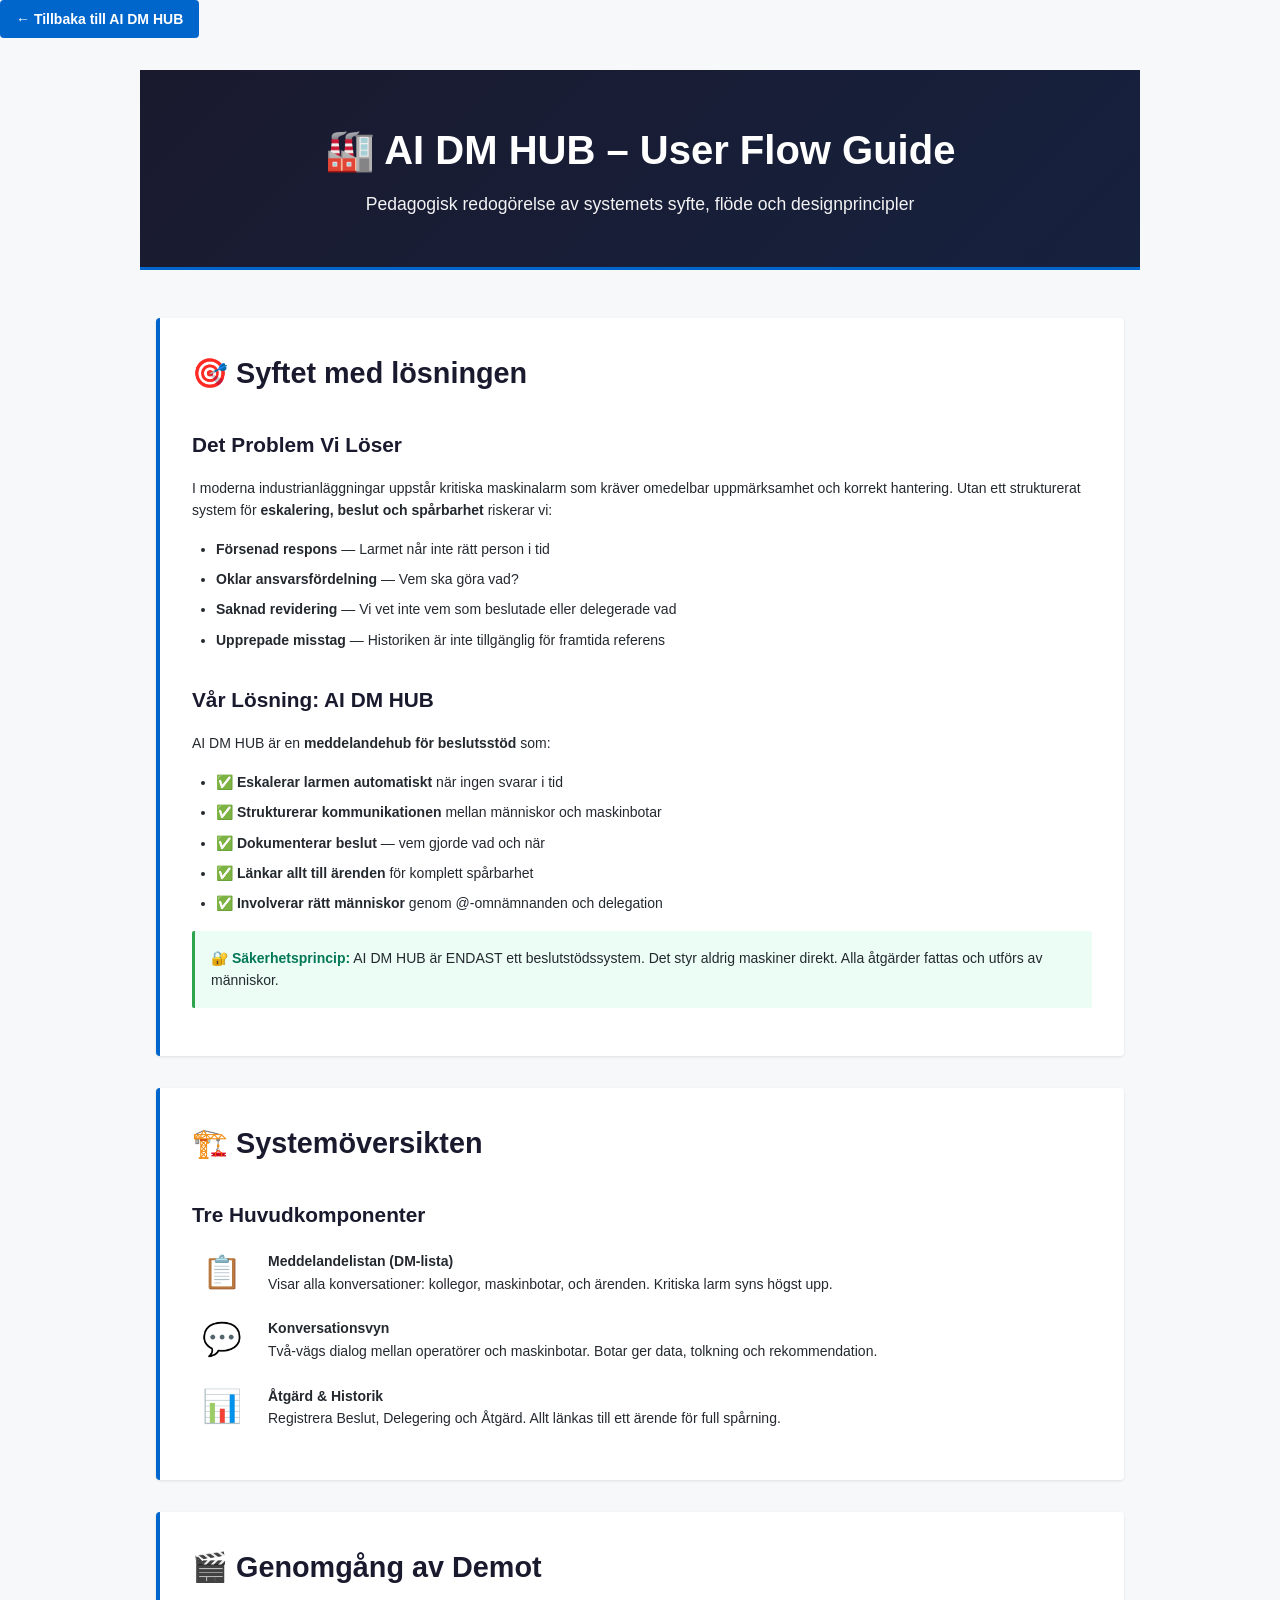
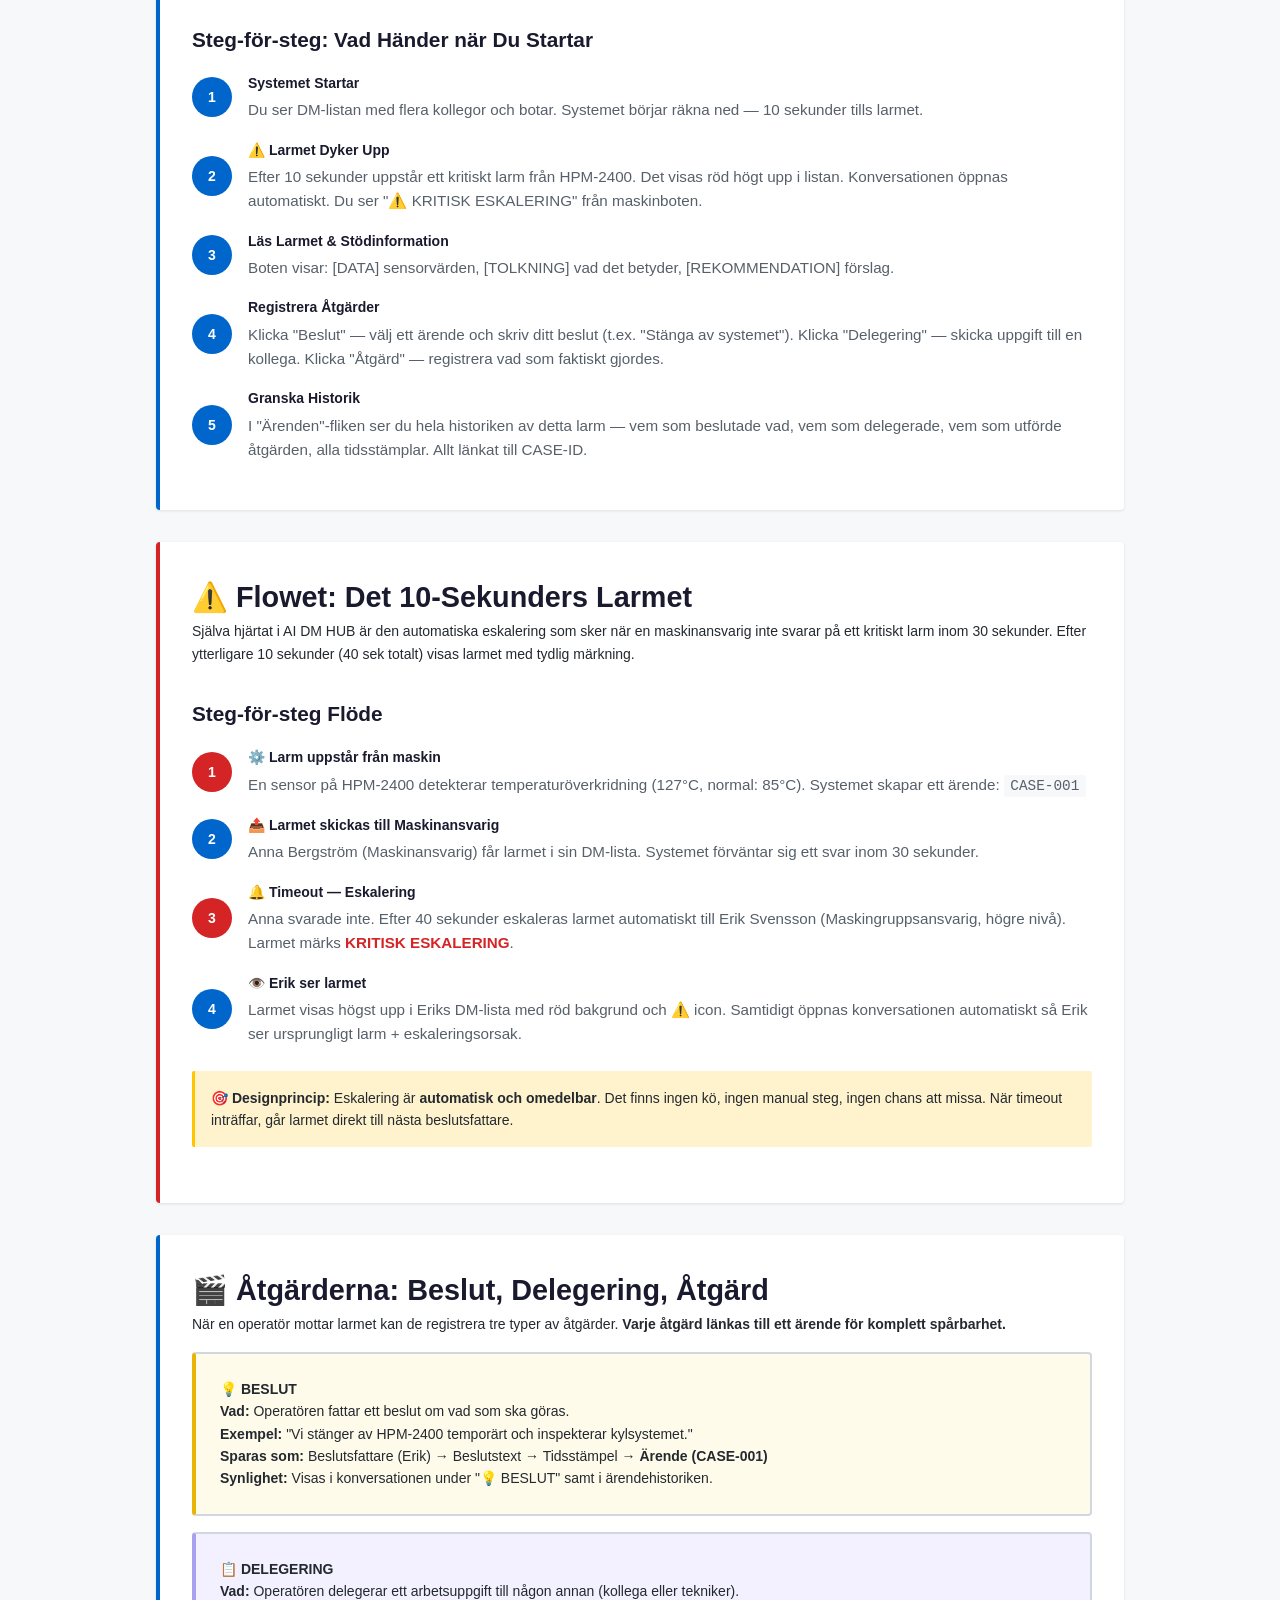
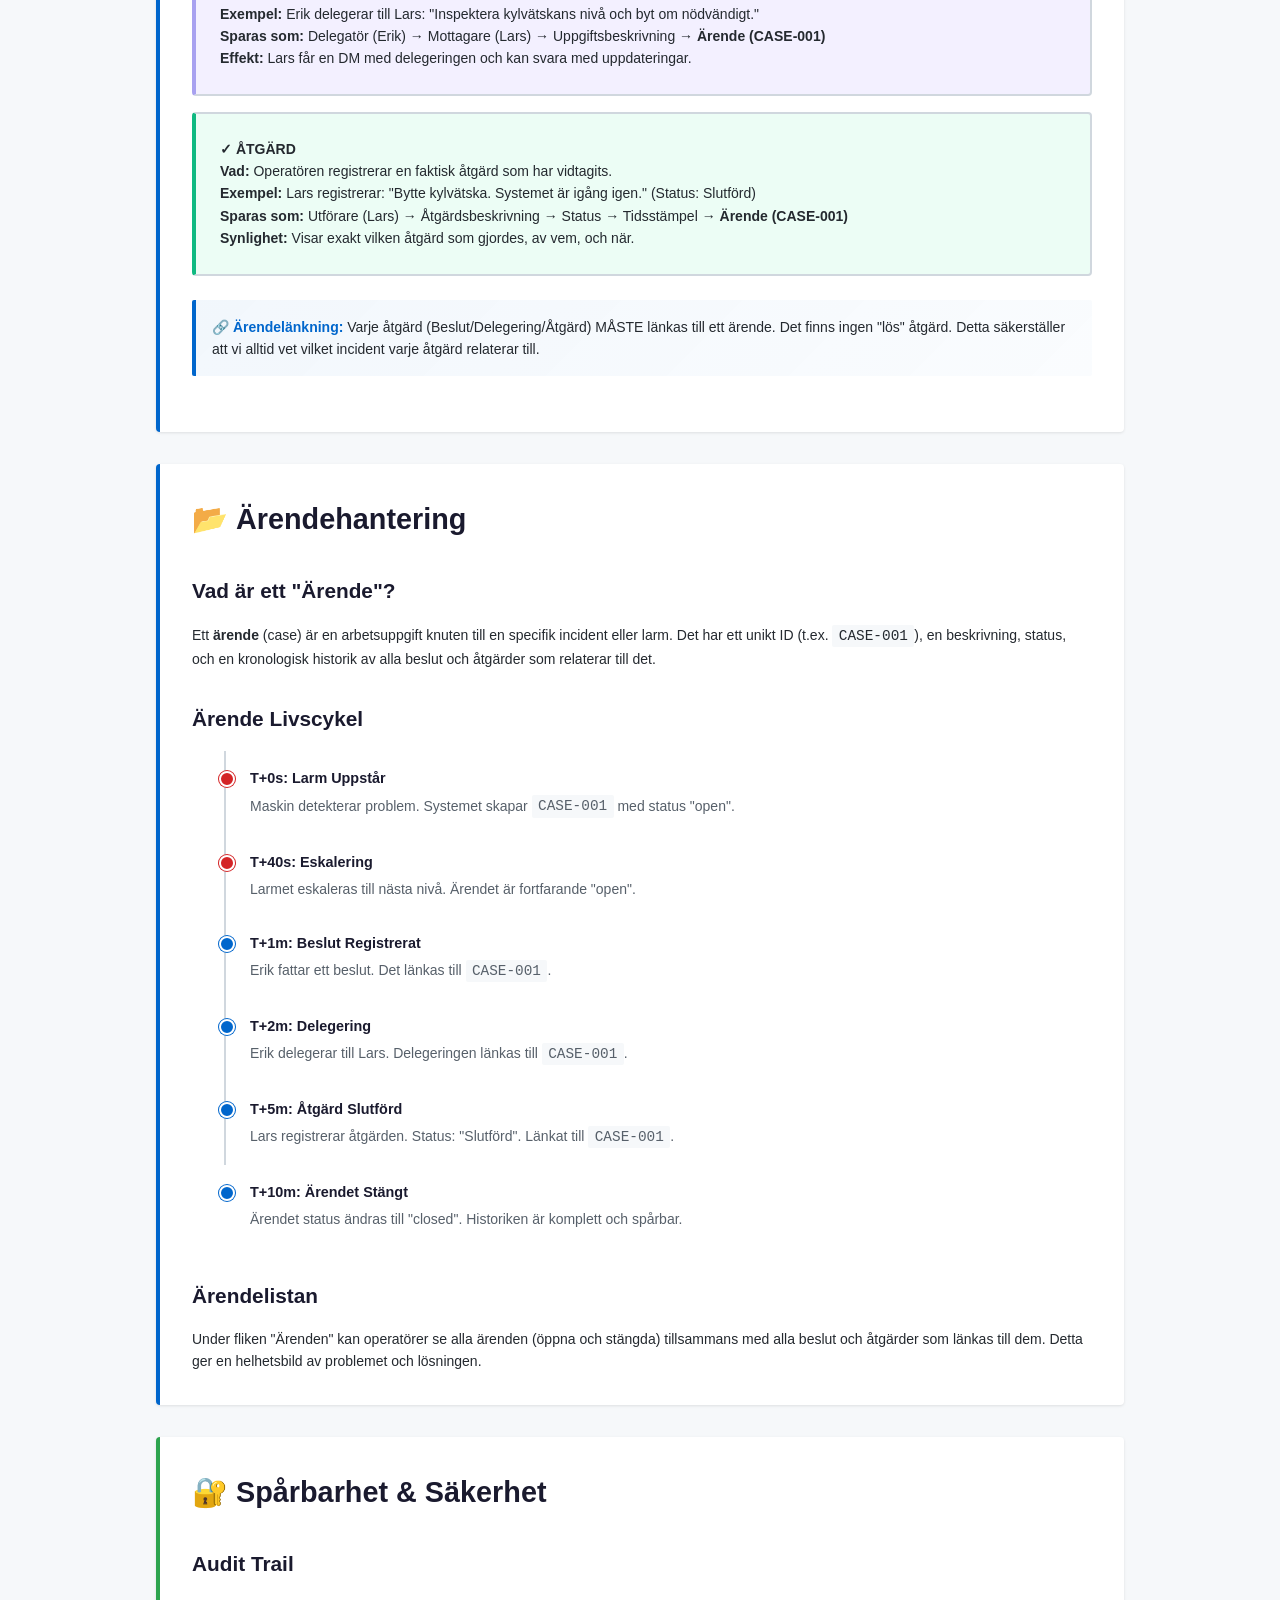
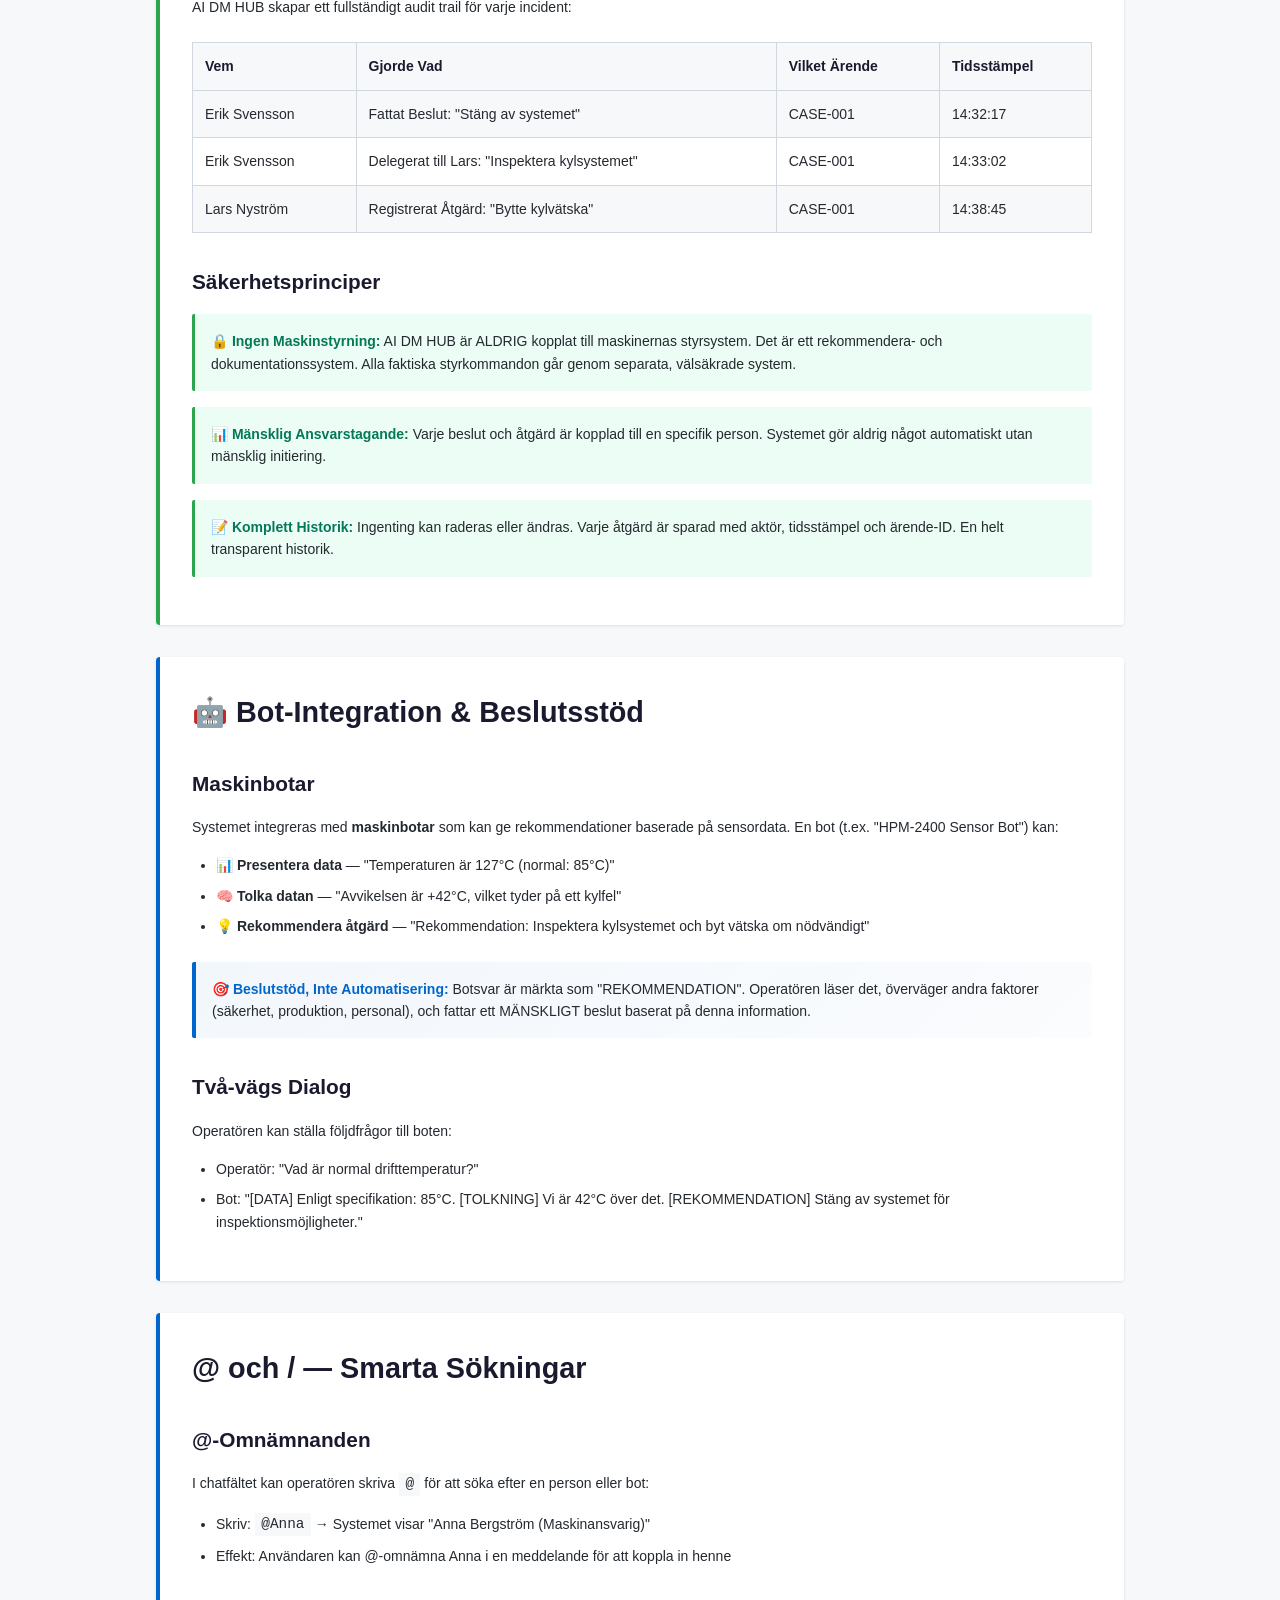
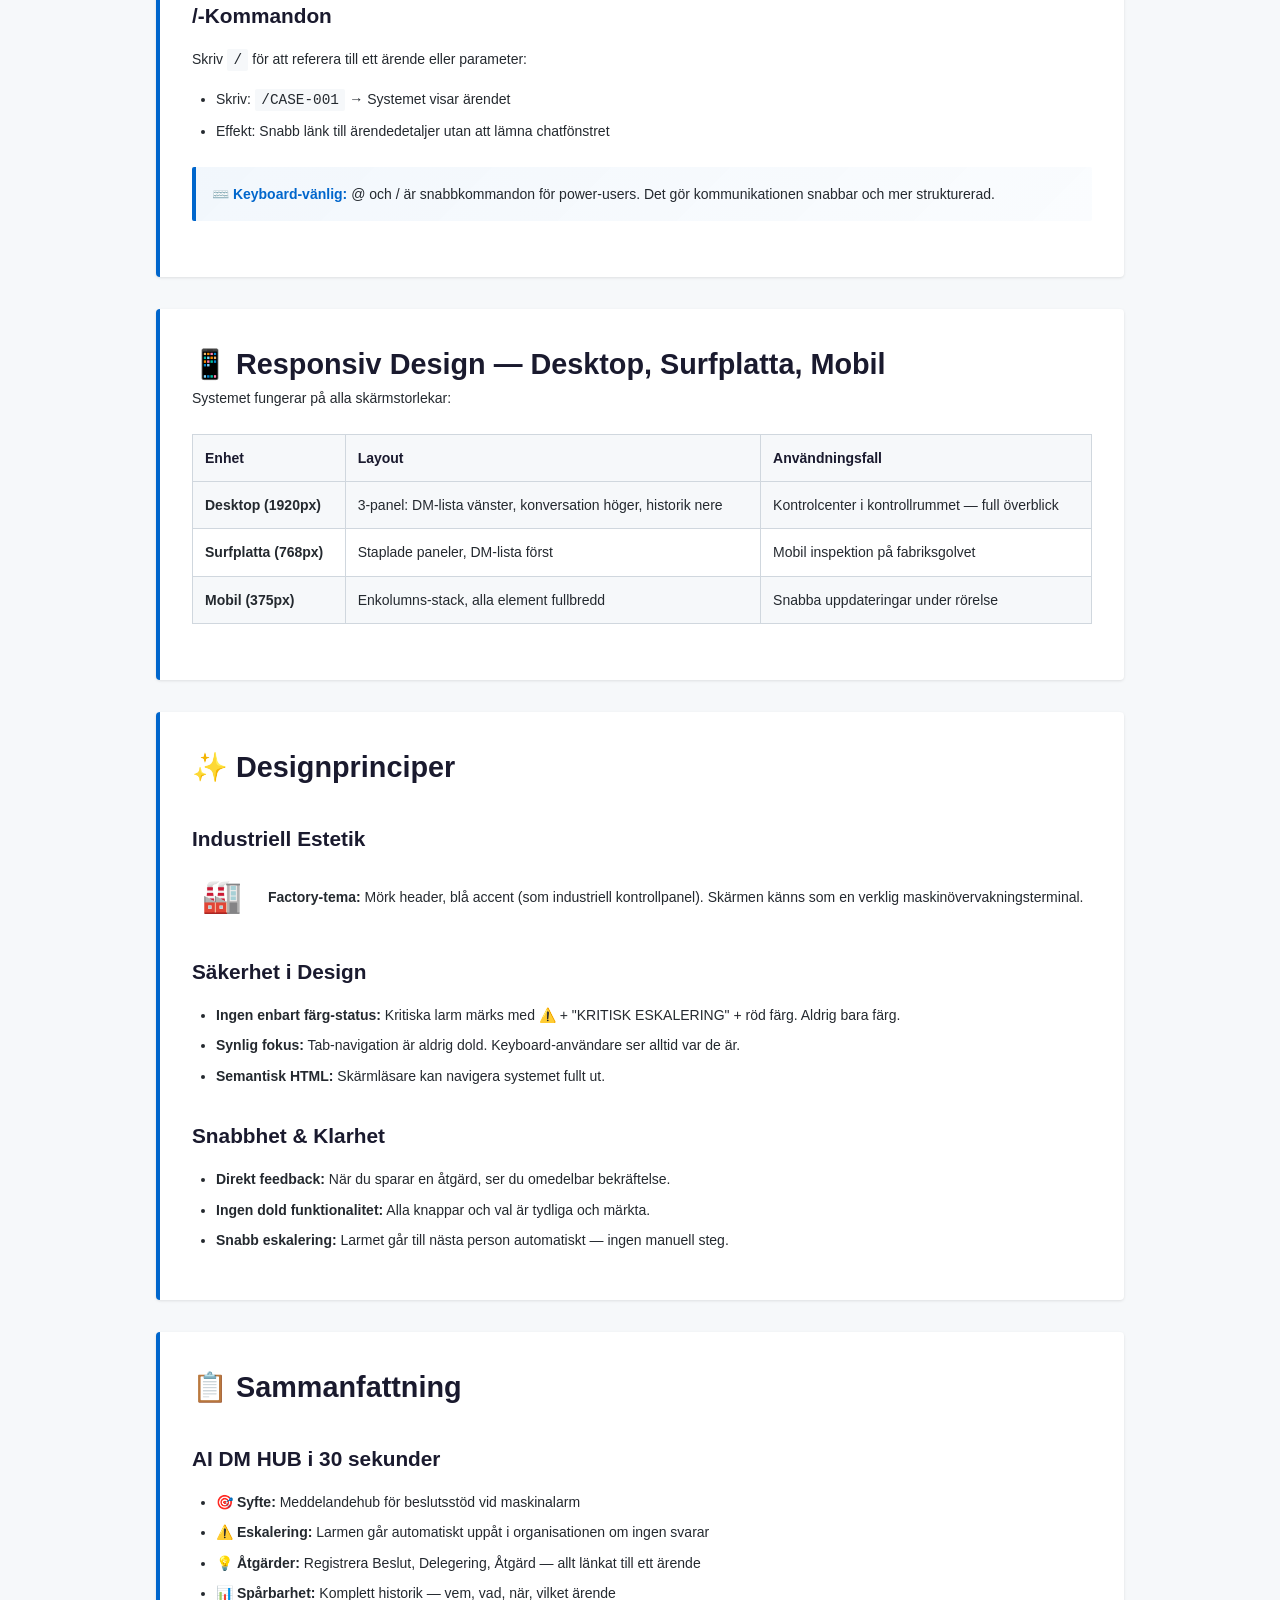
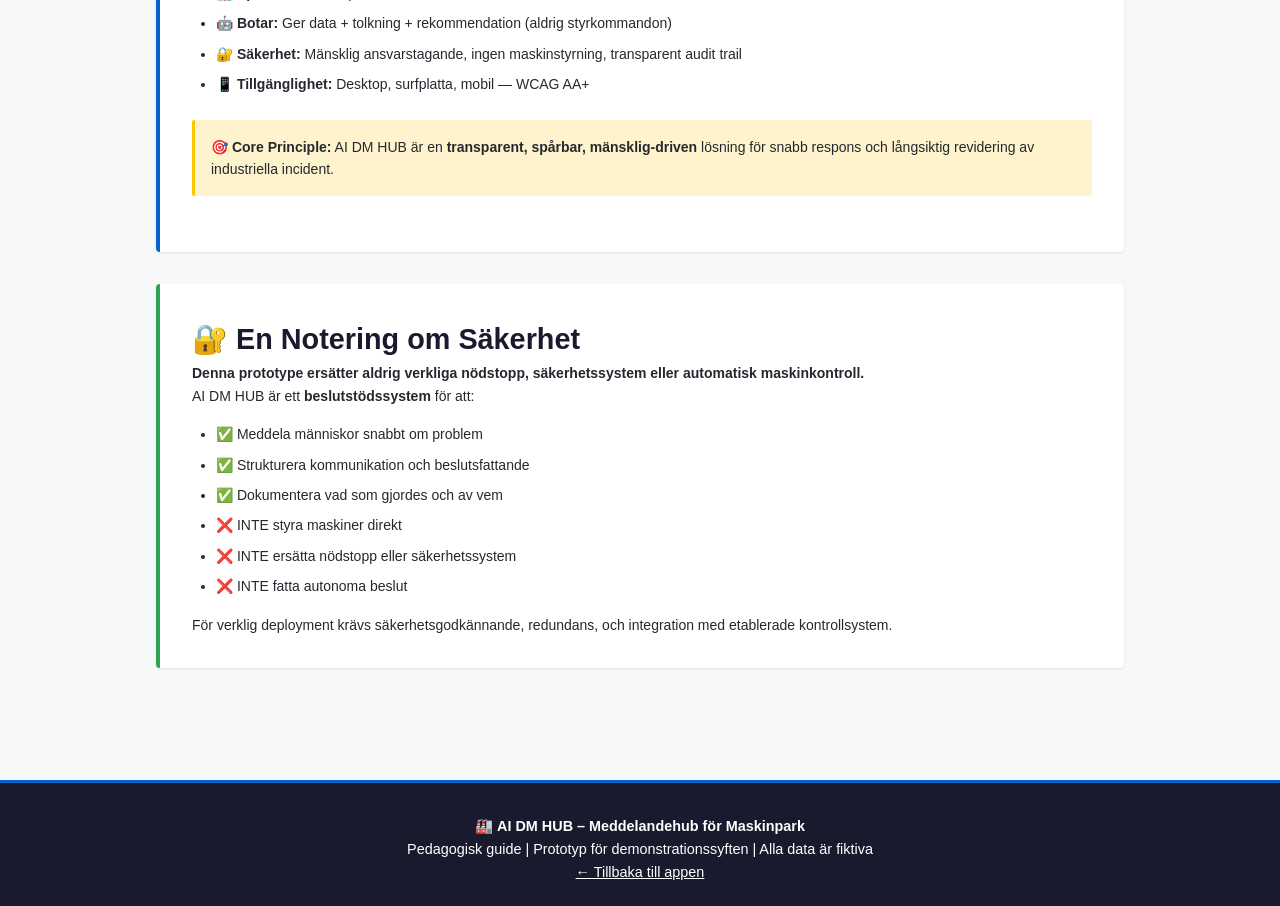
==== commit 3f9d8ce2: "Streamline guide: reorganize and remove sections - Move 'Genomgång av Demot' to top (right after Sys" ====
--- a/src/guide.html
+++ b/src/guide.html
@@ -416,6 +416,66 @@
                 <div class="text">
                     <strong>Åtgärd & Historik</strong><br>
                     Registrera Beslut, Delegering och Åtgärd. Allt länkas till ett ärende för full spårning.
+                </div>
+            </div>
+        </section>
+
+        <!-- GENOMGÅNG AV DEMO -->
+        <section>
+            <h2>🎬 Genomgång av Demot</h2>
+            <h3>Steg-för-steg: Vad Händer när Du Startar</h3>
+
+            <div class="flow-step">
+                <div class="flow-step-number">1</div>
+                <div class="flow-step-content">
+                    <div class="flow-step-title">Systemet Startar</div>
+                    <div class="flow-step-description">
+                        Du ser DM-listan med flera kollegor och botar. Systemet börjar räkna ned — 10 sekunder tills larmet.
+                    </div>
+                </div>
+            </div>
+
+            <div class="flow-step">
+                <div class="flow-step-number">2</div>
+                <div class="flow-step-content">
+                    <div class="flow-step-title">⚠️ Larmet Dyker Upp</div>
+                    <div class="flow-step-description">
+                        Efter 10 sekunder uppstår ett kritiskt larm från HPM-2400. Det visas röd högt upp i listan.
+                        Konversationen öppnas automatiskt. Du ser "⚠️ KRITISK ESKALERING" från maskinboten.
+                    </div>
+                </div>
+            </div>
+
+            <div class="flow-step">
+                <div class="flow-step-number">3</div>
+                <div class="flow-step-content">
+                    <div class="flow-step-title">Läs Larmet & Stödinformation</div>
+                    <div class="flow-step-description">
+                        Boten visar: [DATA] sensorvärden, [TOLKNING] vad det betyder, [REKOMMENDATION] förslag.
+                    </div>
+                </div>
+            </div>
+
+            <div class="flow-step">
+                <div class="flow-step-number">4</div>
+                <div class="flow-step-content">
+                    <div class="flow-step-title">Registrera Åtgärder</div>
+                    <div class="flow-step-description">
+                        Klicka "Beslut" — välj ett ärende och skriv ditt beslut (t.ex. "Stänga av systemet").
+                        Klicka "Delegering" — skicka uppgift till en kollega.
+                        Klicka "Åtgärd" — registrera vad som faktiskt gjordes.
+                    </div>
+                </div>
+            </div>
+
+            <div class="flow-step">
+                <div class="flow-step-number">5</div>
+                <div class="flow-step-content">
+                    <div class="flow-step-title">Granska Historik</div>
+                    <div class="flow-step-description">
+                        I "Ärenden"-fliken ser du hela historiken av detta larm — vem som beslutade vad, vem som delegerade,
+                        vem som utförde åtgärden, alla tidsstämplar. Allt länkat till CASE-ID.
+                    </div>
                 </div>
             </div>
         </section>
@@ -737,66 +797,6 @@
             </ul>
         </section>
 
-        <!-- GENOMGÅNG AV DEMO -->
-        <section>
-            <h2>🎬 Genomgång av Demot</h2>
-            <h3>Steg-för-steg: Vad Händer när Du Startar</h3>
-
-            <div class="flow-step">
-                <div class="flow-step-number">1</div>
-                <div class="flow-step-content">
-                    <div class="flow-step-title">Systemet Startar</div>
-                    <div class="flow-step-description">
-                        Du ser DM-listan med flera kollegor och botar. Systemet börjar räkna ned — 10 sekunder tills larmet.
-                    </div>
-                </div>
-            </div>
-
-            <div class="flow-step">
-                <div class="flow-step-number">2</div>
-                <div class="flow-step-content">
-                    <div class="flow-step-title">⚠️ Larmet Dyker Upp</div>
-                    <div class="flow-step-description">
-                        Efter 10 sekunder uppstår ett kritiskt larm från HPM-2400. Det visas röd högt upp i listan.
-                        Konversationen öppnas automatiskt. Du ser "⚠️ KRITISK ESKALERING" från maskinboten.
-                    </div>
-                </div>
-            </div>
-
-            <div class="flow-step">
-                <div class="flow-step-number">3</div>
-                <div class="flow-step-content">
-                    <div class="flow-step-title">Läs Larmet & Stödinformation</div>
-                    <div class="flow-step-description">
-                        Boten visar: [DATA] sensorvärden, [TOLKNING] vad det betyder, [REKOMMENDATION] förslag.
-                    </div>
-                </div>
-            </div>
-
-            <div class="flow-step">
-                <div class="flow-step-number">4</div>
-                <div class="flow-step-content">
-                    <div class="flow-step-title">Registrera Åtgärder</div>
-                    <div class="flow-step-description">
-                        Klicka "Beslut" — välj ett ärende och skriv ditt beslut (t.ex. "Stänga av systemet").
-                        Klicka "Delegering" — skicka uppgift till en kollega.
-                        Klicka "Åtgärd" — registrera vad som faktiskt gjordes.
-                    </div>
-                </div>
-            </div>
-
-            <div class="flow-step">
-                <div class="flow-step-number">5</div>
-                <div class="flow-step-content">
-                    <div class="flow-step-title">Granska Historik</div>
-                    <div class="flow-step-description">
-                        I "Ärenden"-fliken ser du hela historiken av detta larm — vem som beslutade vad, vem som delegerade,
-                        vem som utförde åtgärden, alla tidsstämplar. Allt länkat till CASE-ID.
-                    </div>
-                </div>
-            </div>
-        </section>
-
         <!-- SAMMANFATTNING -->
         <section>
             <h2>📋 Sammanfattning</h2>
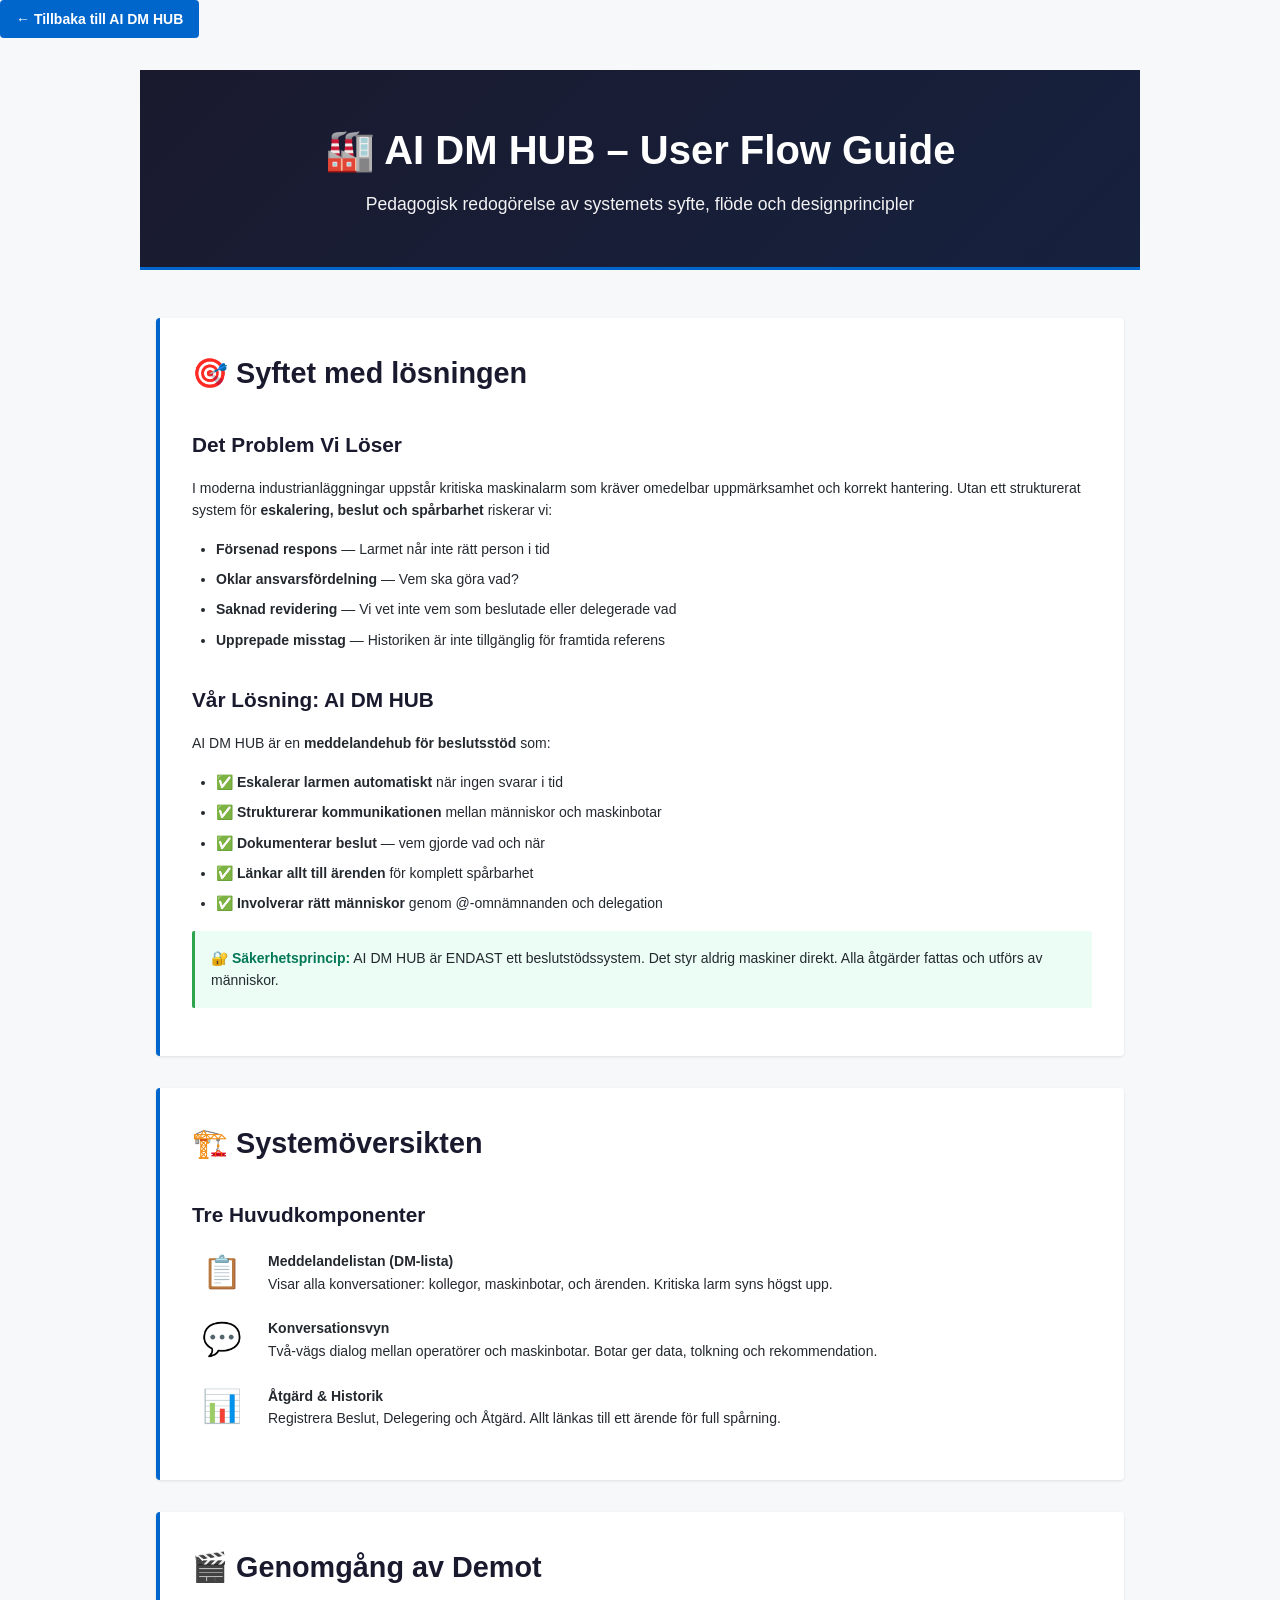
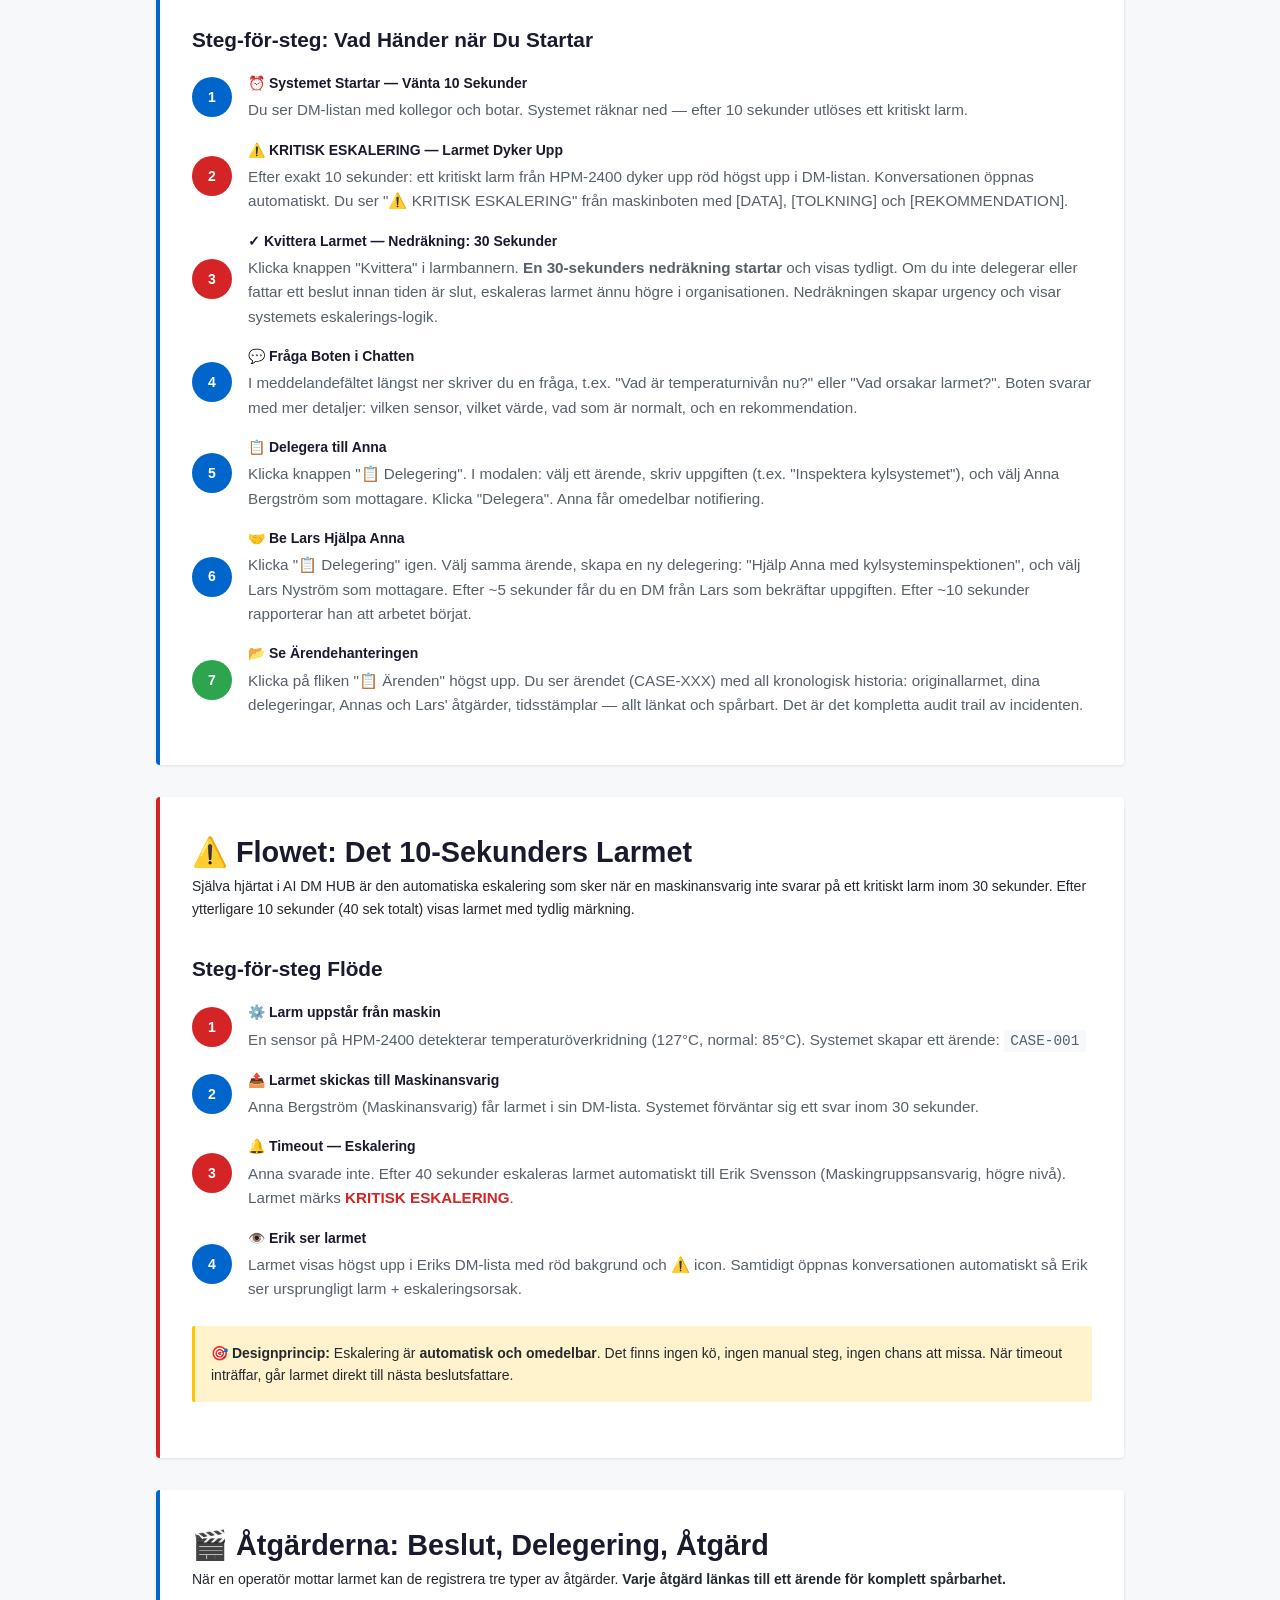
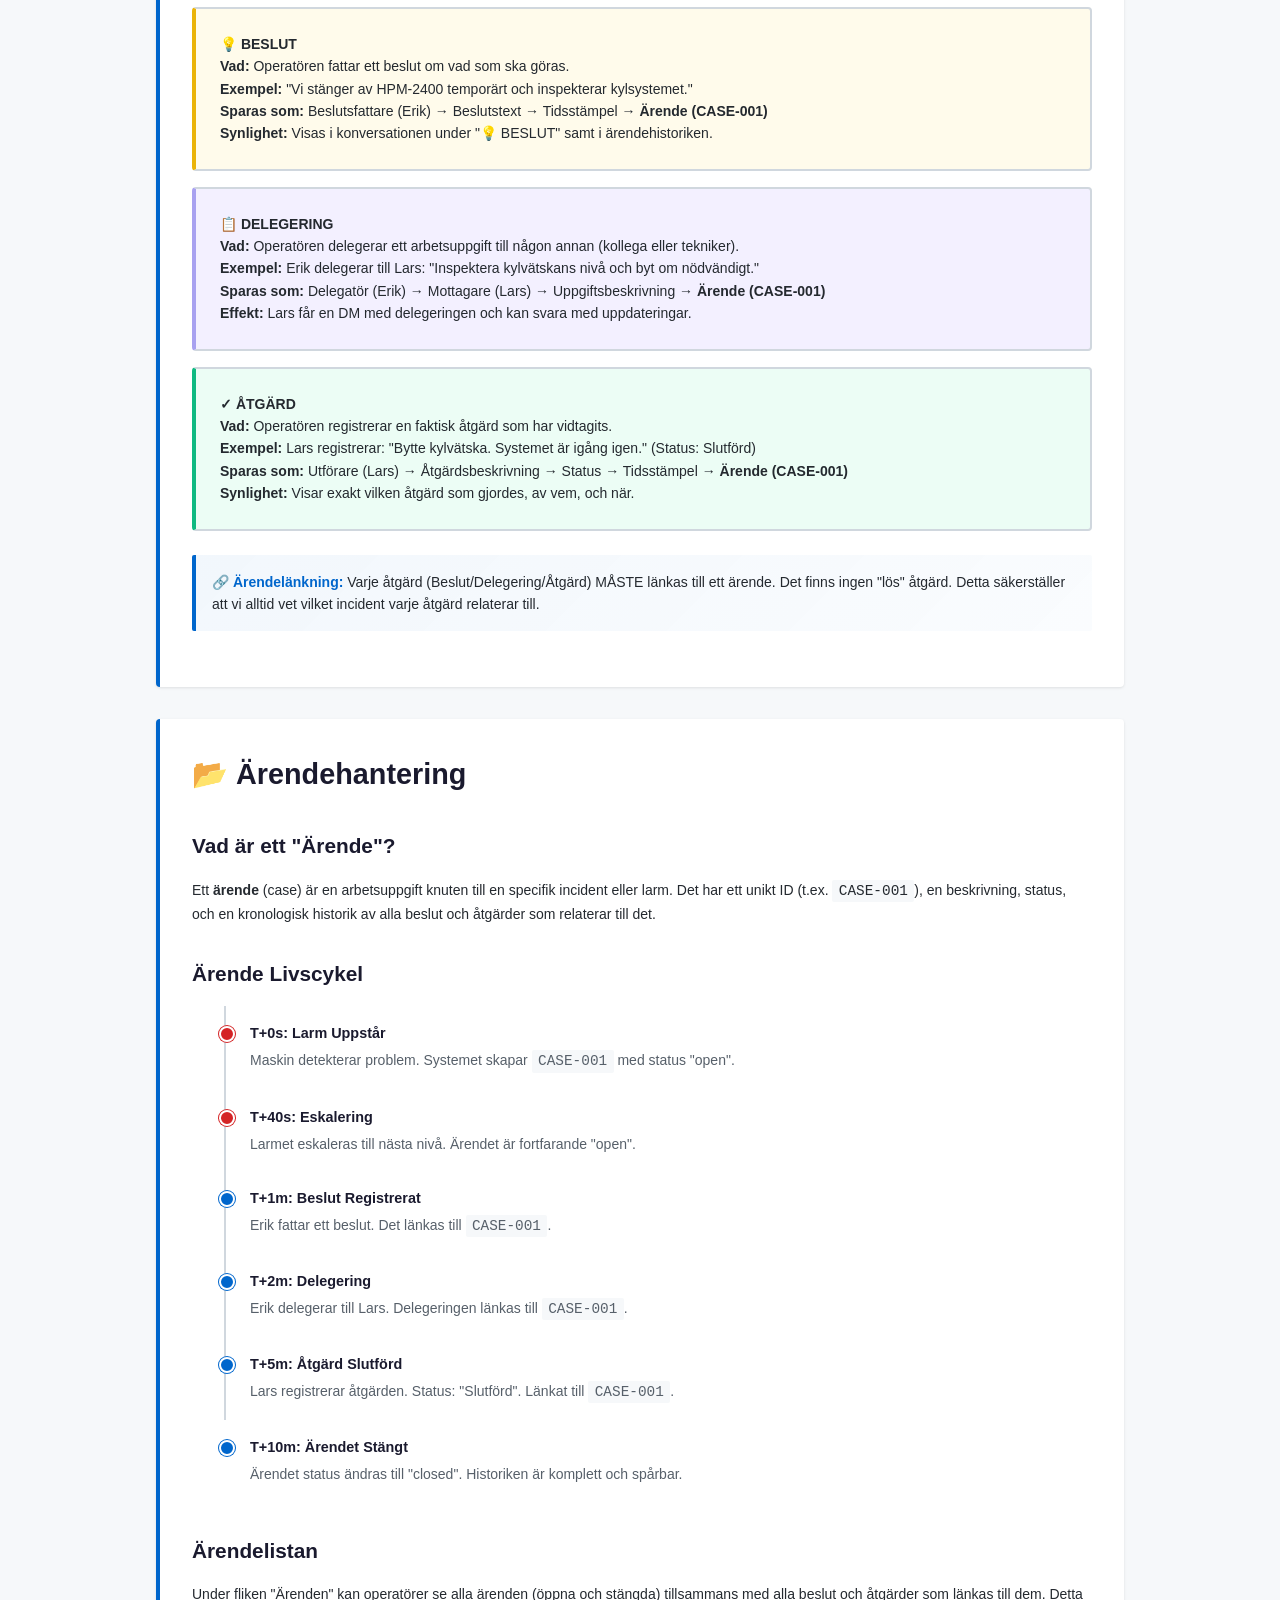
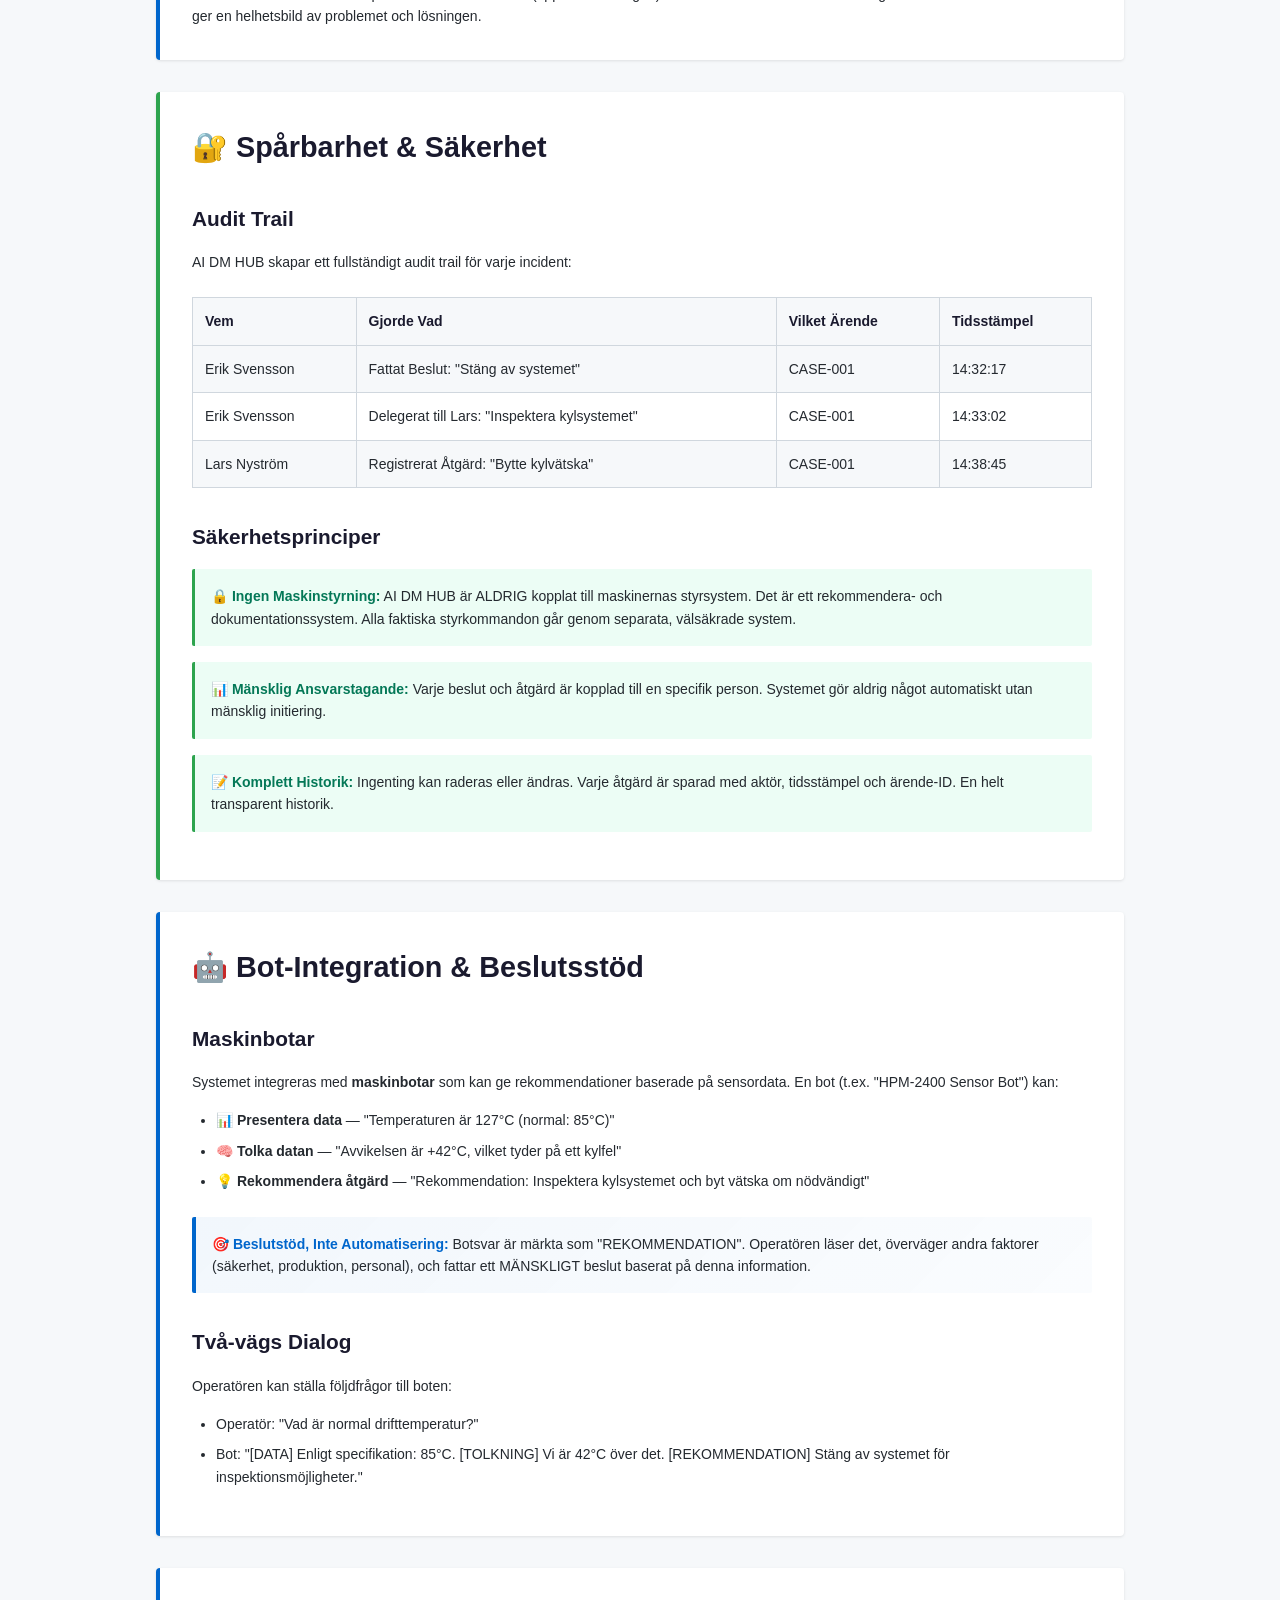
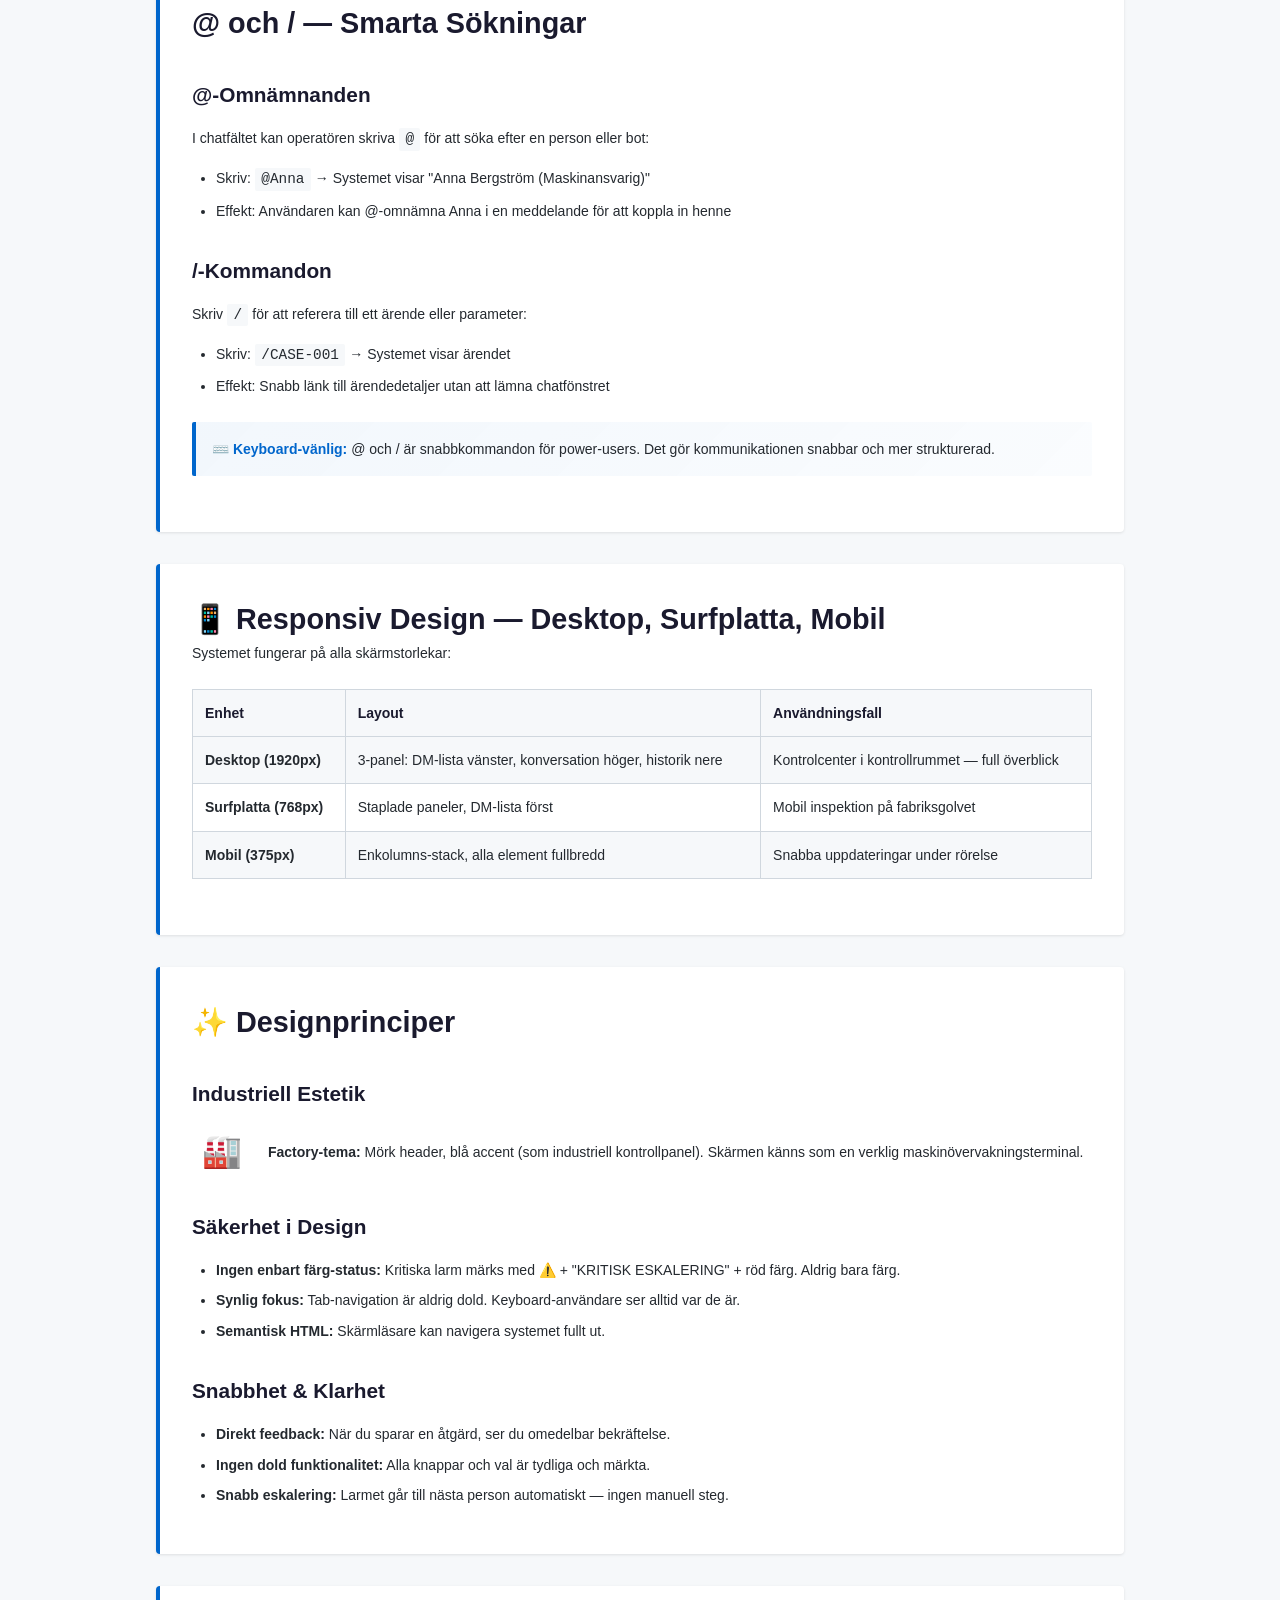
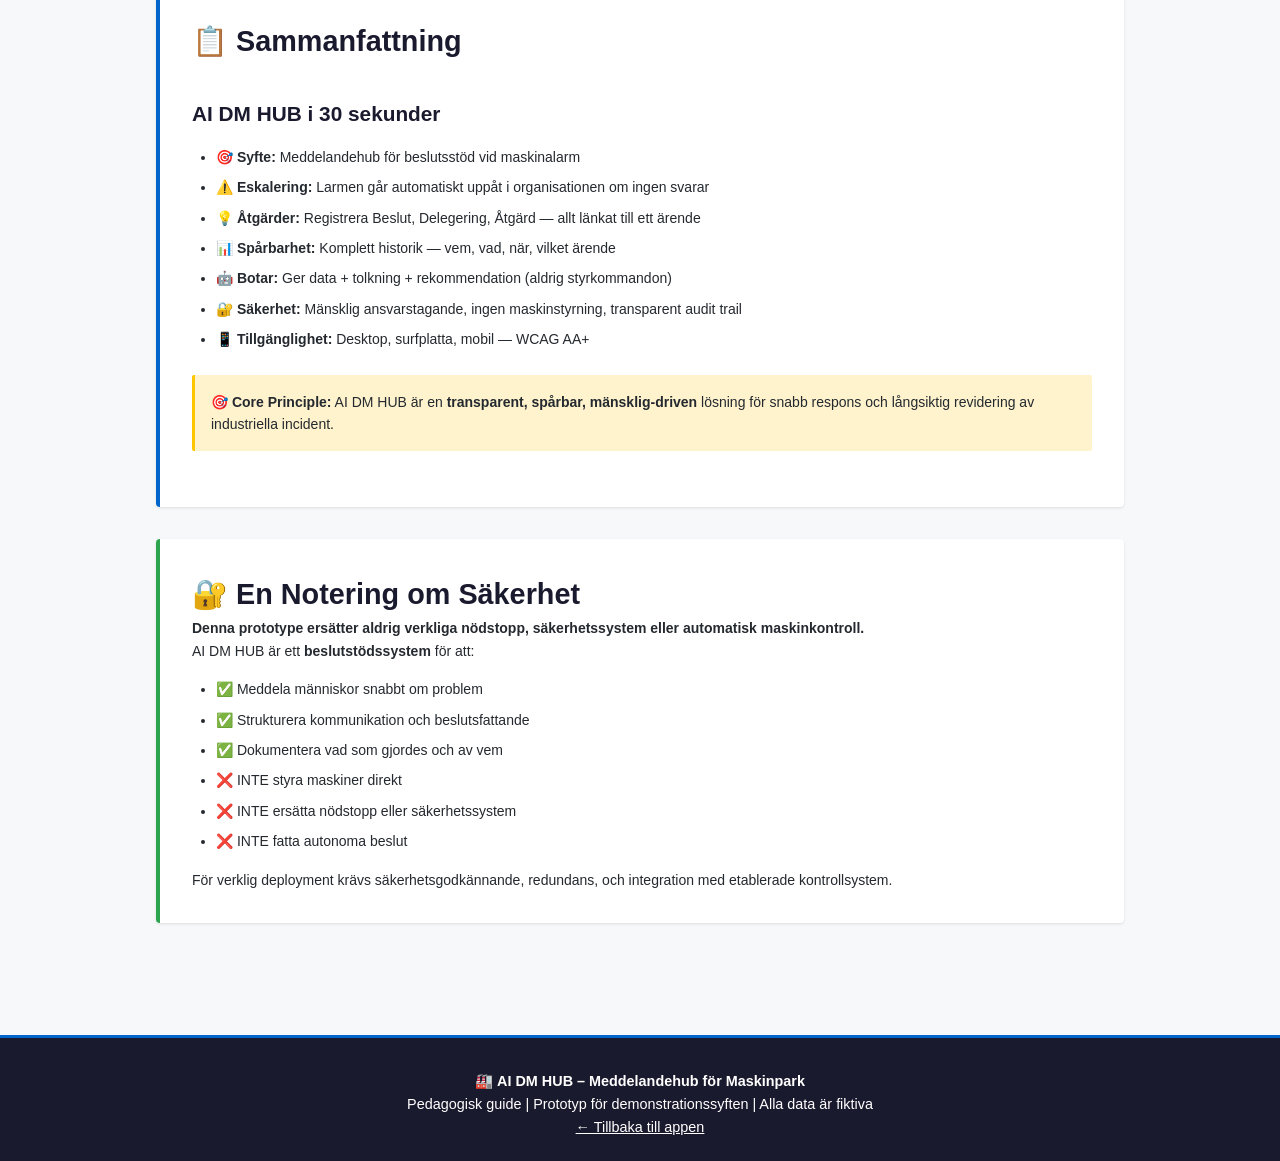
==== commit 578ce945: "feat: add 30-second acknowledgement countdown and kvittering step to guide - Implement automatic 30s" ====
--- a/src/guide.html
+++ b/src/guide.html
@@ -428,30 +428,32 @@
             <div class="flow-step">
                 <div class="flow-step-number">1</div>
                 <div class="flow-step-content">
-                    <div class="flow-step-title">Systemet Startar</div>
-                    <div class="flow-step-description">
-                        Du ser DM-listan med flera kollegor och botar. Systemet börjar räkna ned — 10 sekunder tills larmet.
-                    </div>
-                </div>
-            </div>
-
-            <div class="flow-step">
+                    <div class="flow-step-title">⏰ Systemet Startar — Vänta 10 Sekunder</div>
+                    <div class="flow-step-description">
+                        Du ser DM-listan med kollegor och botar. Systemet räknar ned — efter 10 sekunder utlöses ett kritiskt larm.
+                    </div>
+                </div>
+            </div>
+
+            <div class="flow-step critical">
                 <div class="flow-step-number">2</div>
                 <div class="flow-step-content">
-                    <div class="flow-step-title">⚠️ Larmet Dyker Upp</div>
-                    <div class="flow-step-description">
-                        Efter 10 sekunder uppstår ett kritiskt larm från HPM-2400. Det visas röd högt upp i listan.
-                        Konversationen öppnas automatiskt. Du ser "⚠️ KRITISK ESKALERING" från maskinboten.
-                    </div>
-                </div>
-            </div>
-
-            <div class="flow-step">
+                    <div class="flow-step-title">⚠️ KRITISK ESKALERING — Larmet Dyker Upp</div>
+                    <div class="flow-step-description">
+                        Efter exakt 10 sekunder: ett kritiskt larm från HPM-2400 dyker upp röd högst upp i DM-listan.
+                        Konversationen öppnas automatiskt. Du ser "⚠️ KRITISK ESKALERING" från maskinboten med [DATA], [TOLKNING] och [REKOMMENDATION].
+                    </div>
+                </div>
+            </div>
+
+            <div class="flow-step critical">
                 <div class="flow-step-number">3</div>
                 <div class="flow-step-content">
-                    <div class="flow-step-title">Läs Larmet & Stödinformation</div>
-                    <div class="flow-step-description">
-                        Boten visar: [DATA] sensorvärden, [TOLKNING] vad det betyder, [REKOMMENDATION] förslag.
+                    <div class="flow-step-title">✓ Kvittera Larmet — Nedräkning: 30 Sekunder</div>
+                    <div class="flow-step-description">
+                        Klicka knappen "Kvittera" i larmbannern. <strong>En 30-sekunders nedräkning startar</strong> och visas tydligt.
+                        Om du inte delegerar eller fattar ett beslut innan tiden är slut, eskaleras larmet ännu högre i organisationen.
+                        Nedräkningen skapar urgency och visar systemets eskalerings-logik.
                     </div>
                 </div>
             </div>
@@ -459,11 +461,10 @@
             <div class="flow-step">
                 <div class="flow-step-number">4</div>
                 <div class="flow-step-content">
-                    <div class="flow-step-title">Registrera Åtgärder</div>
-                    <div class="flow-step-description">
-                        Klicka "Beslut" — välj ett ärende och skriv ditt beslut (t.ex. "Stänga av systemet").
-                        Klicka "Delegering" — skicka uppgift till en kollega.
-                        Klicka "Åtgärd" — registrera vad som faktiskt gjordes.
+                    <div class="flow-step-title">💬 Fråga Boten i Chatten</div>
+                    <div class="flow-step-description">
+                        I meddelandefältet längst ner skriver du en fråga, t.ex. "Vad är temperaturnivån nu?" eller "Vad orsakar larmet?".
+                        Boten svarar med mer detaljer: vilken sensor, vilket värde, vad som är normalt, och en rekommendation.
                     </div>
                 </div>
             </div>
@@ -471,10 +472,34 @@
             <div class="flow-step">
                 <div class="flow-step-number">5</div>
                 <div class="flow-step-content">
-                    <div class="flow-step-title">Granska Historik</div>
-                    <div class="flow-step-description">
-                        I "Ärenden"-fliken ser du hela historiken av detta larm — vem som beslutade vad, vem som delegerade,
-                        vem som utförde åtgärden, alla tidsstämplar. Allt länkat till CASE-ID.
+                    <div class="flow-step-title">📋 Delegera till Anna</div>
+                    <div class="flow-step-description">
+                        Klicka knappen "📋 Delegering". I modalen: välj ett ärende, skriv uppgiften (t.ex. "Inspektera kylsystemet"),
+                        och välj Anna Bergström som mottagare. Klicka "Delegera". Anna får omedelbar notifiering.
+                    </div>
+                </div>
+            </div>
+
+            <div class="flow-step">
+                <div class="flow-step-number">6</div>
+                <div class="flow-step-content">
+                    <div class="flow-step-title">🤝 Be Lars Hjälpa Anna</div>
+                    <div class="flow-step-description">
+                        Klicka "📋 Delegering" igen. Välj samma ärende, skapa en ny delegering: "Hjälp Anna med kylsysteminspektionen",
+                        och välj Lars Nyström som mottagare. Efter ~5 sekunder får du en DM från Lars som bekräftar uppgiften.
+                        Efter ~10 sekunder rapporterar han att arbetet börjat.
+                    </div>
+                </div>
+            </div>
+
+            <div class="flow-step success">
+                <div class="flow-step-number">7</div>
+                <div class="flow-step-content">
+                    <div class="flow-step-title">📂 Se Ärendehanteringen</div>
+                    <div class="flow-step-description">
+                        Klicka på fliken "📋 Ärenden" högst upp. Du ser ärendet (CASE-XXX) med all kronologisk historia:
+                        originallarmet, dina delegeringar, Annas och Lars' åtgärder, tidsstämplar — allt länkat och spårbart.
+                        Det är det kompletta audit trail av incidenten.
                     </div>
                 </div>
             </div>
--- a/src/styles.css
+++ b/src/styles.css
@@ -634,6 +634,21 @@
     background-color: rgba(255, 255, 255, 0.3);
 }
 
+.alarm-countdown {
+    font-size: 1.2rem;
+    font-weight: bold;
+    padding: 1rem;
+    text-align: center;
+    background-color: rgba(0, 0, 0, 0.1);
+    border-top: 1px solid rgba(255, 255, 255, 0.2);
+    animation: countdown-pulse 1s infinite;
+}
+
+@keyframes countdown-pulse {
+    0%, 100% { opacity: 1; }
+    50% { opacity: 0.8; }
+}
+
 /* Conversation Header */
 .conversation-header {
     padding: var(--spacing-md) var(--spacing-lg);
